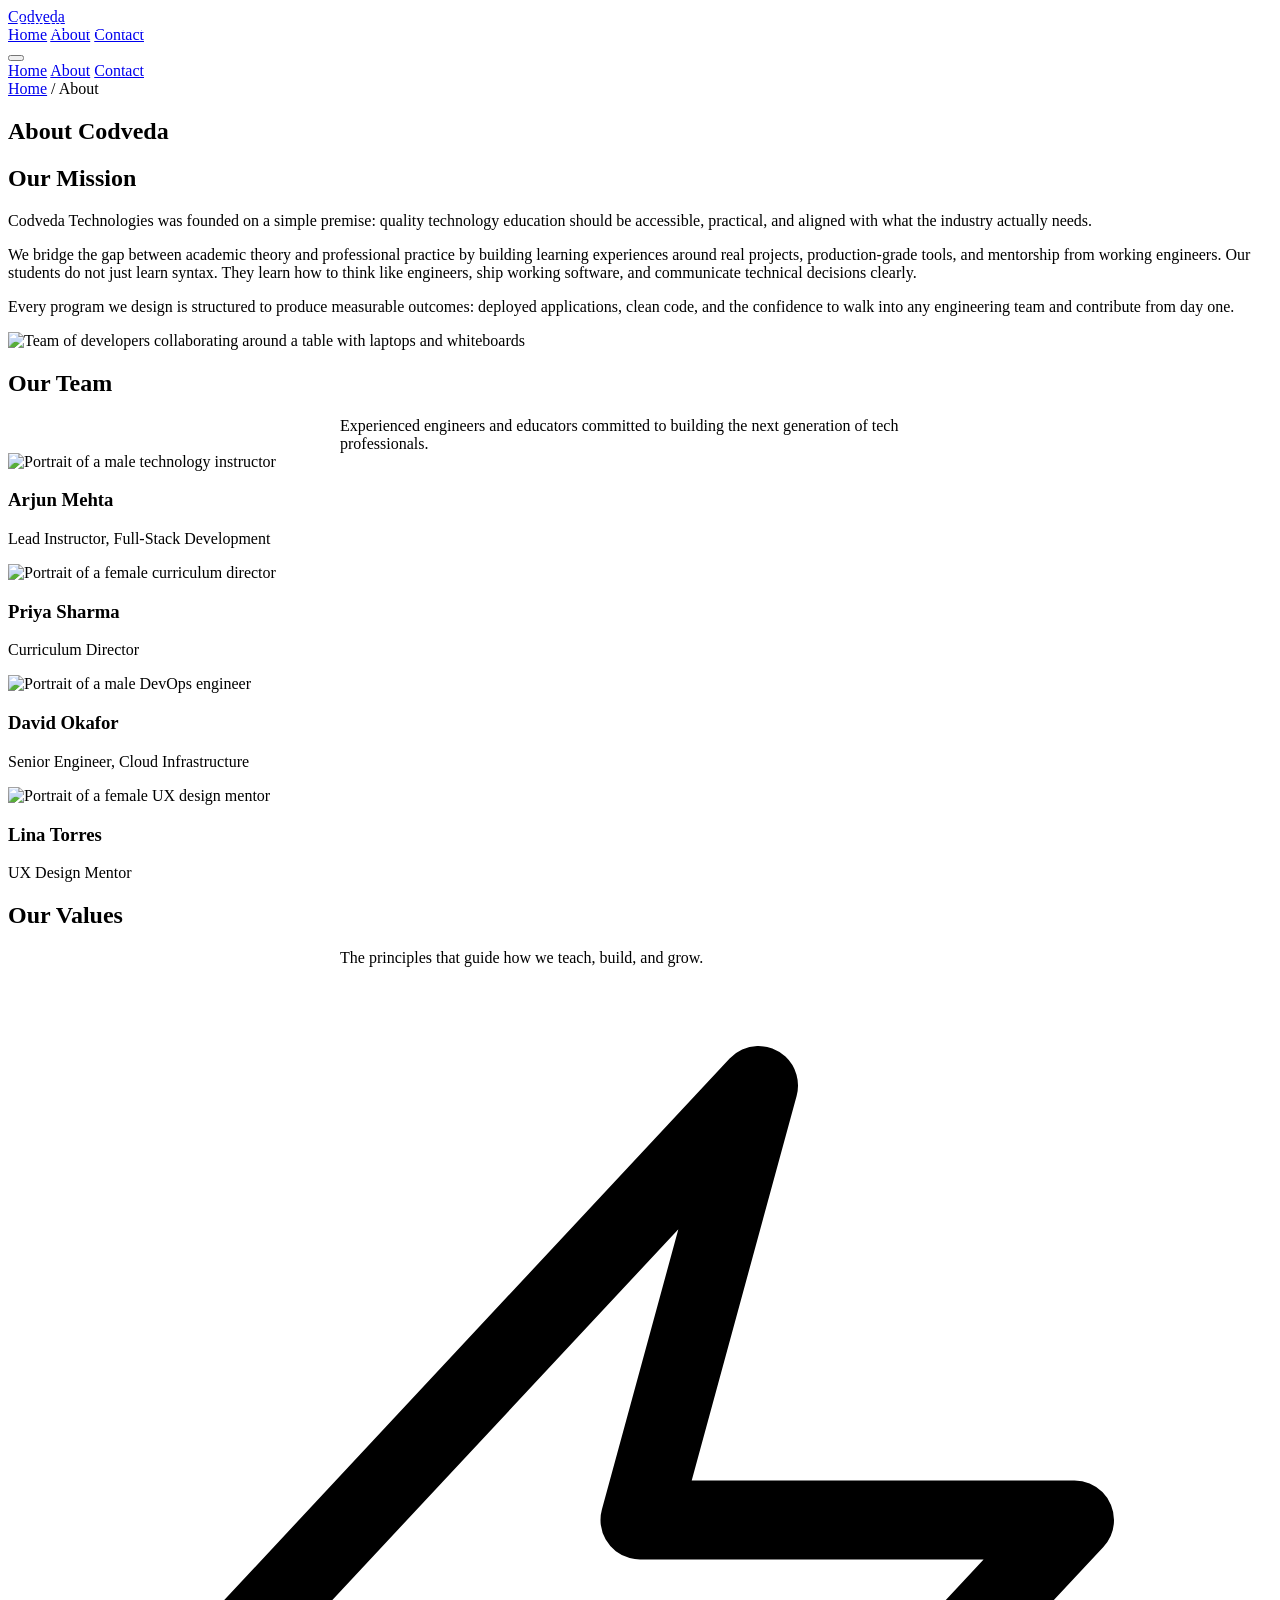
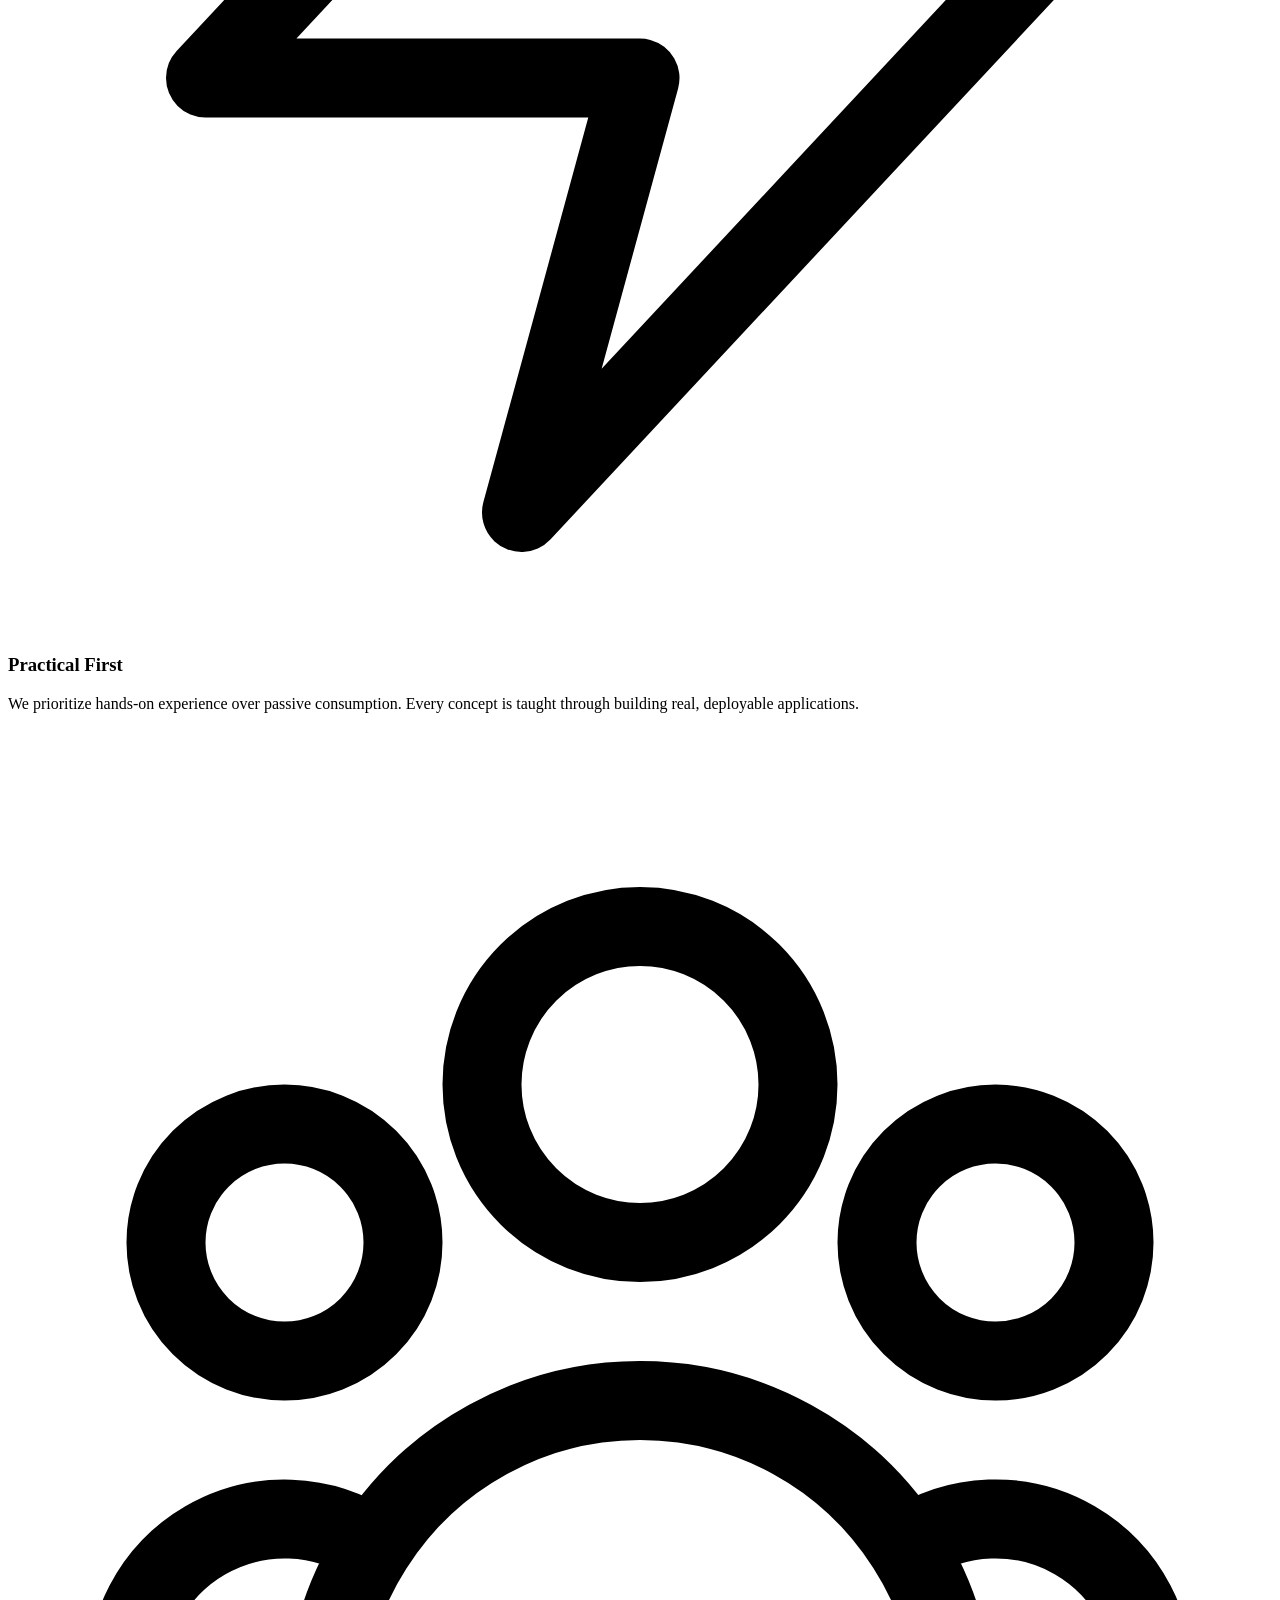
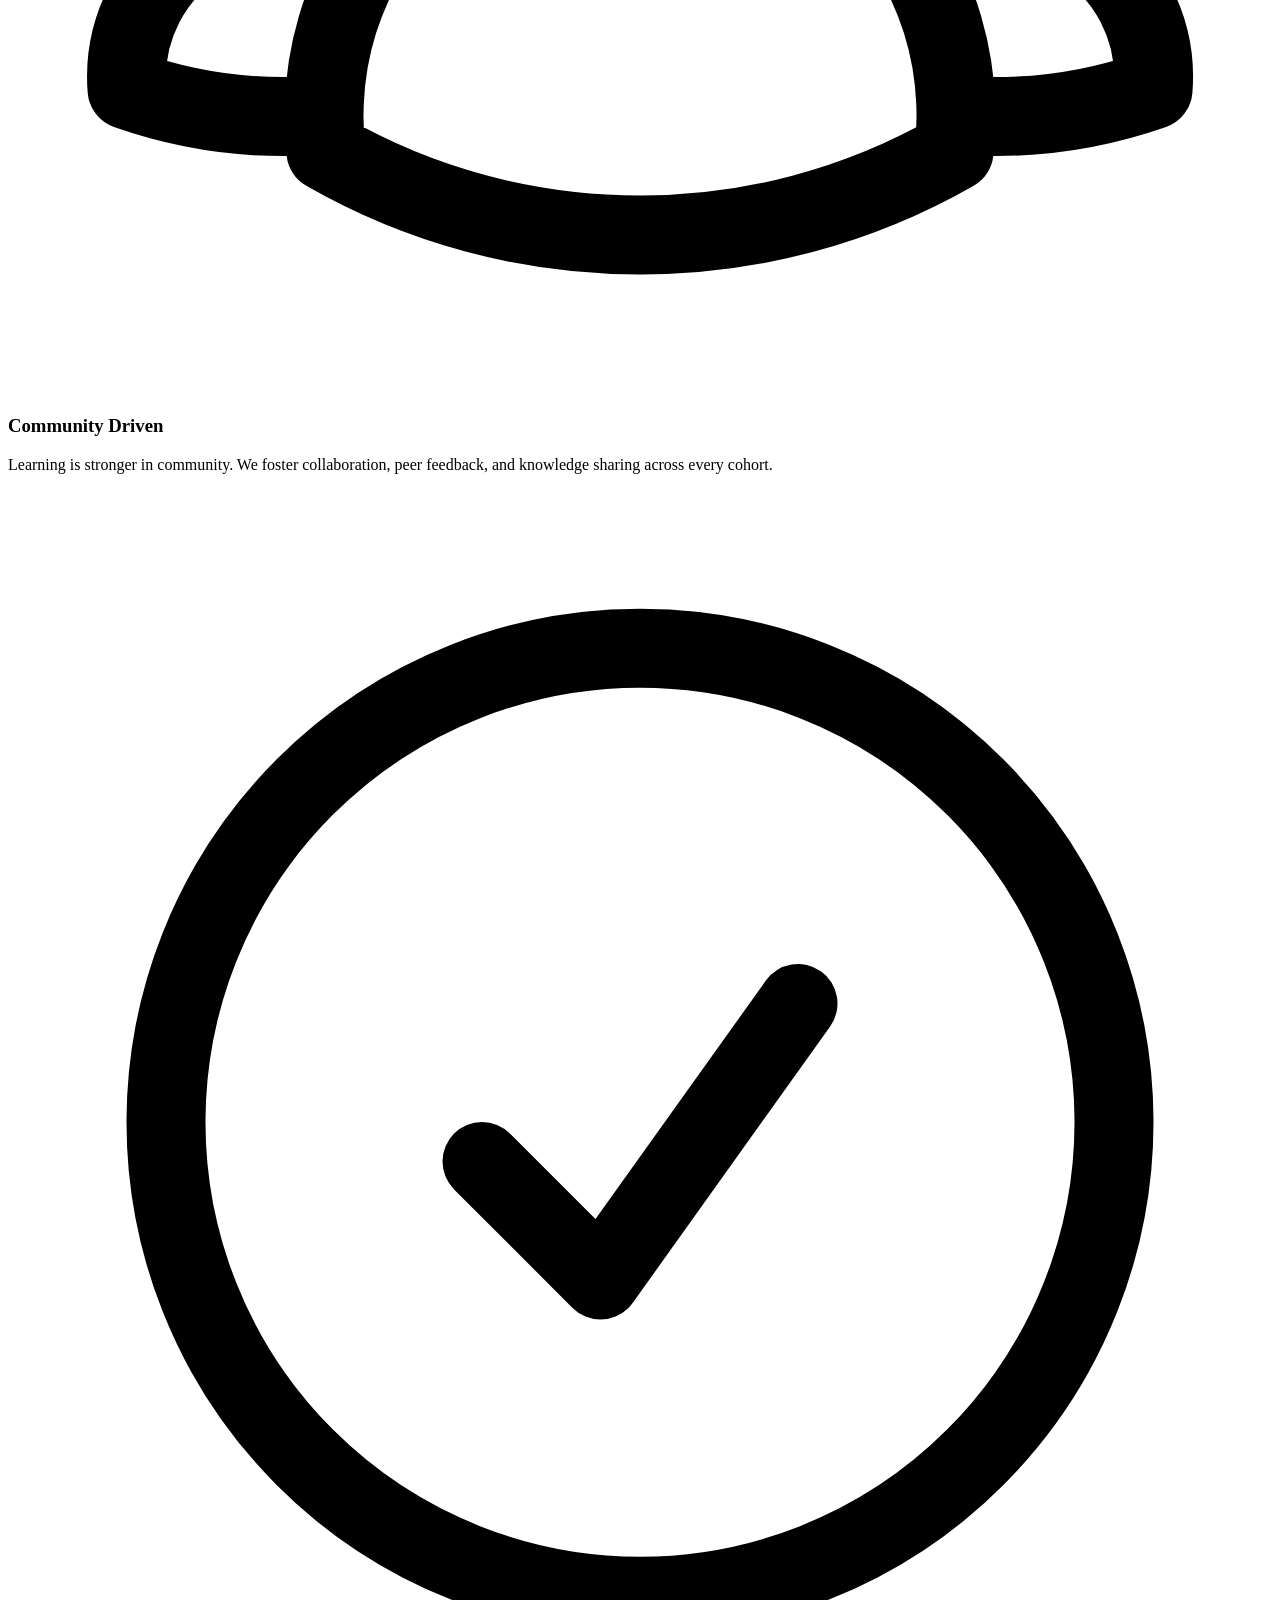
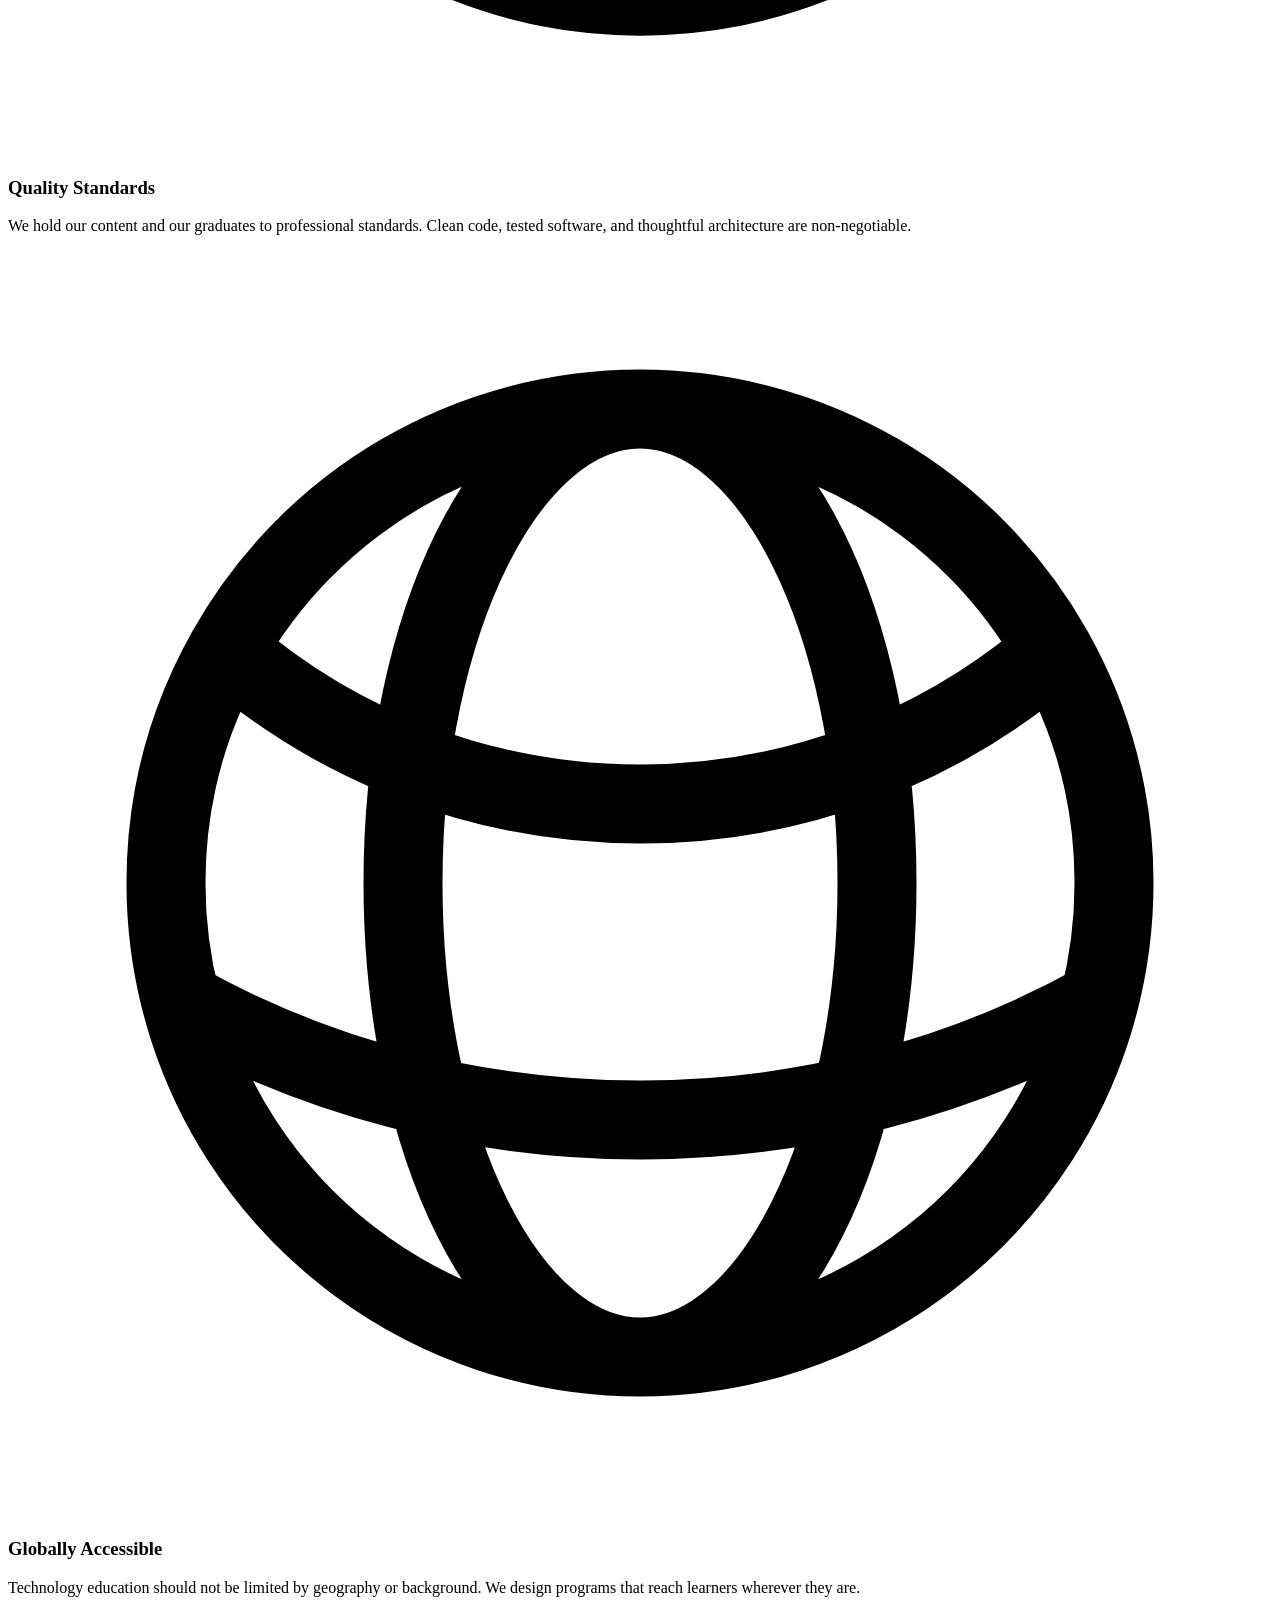
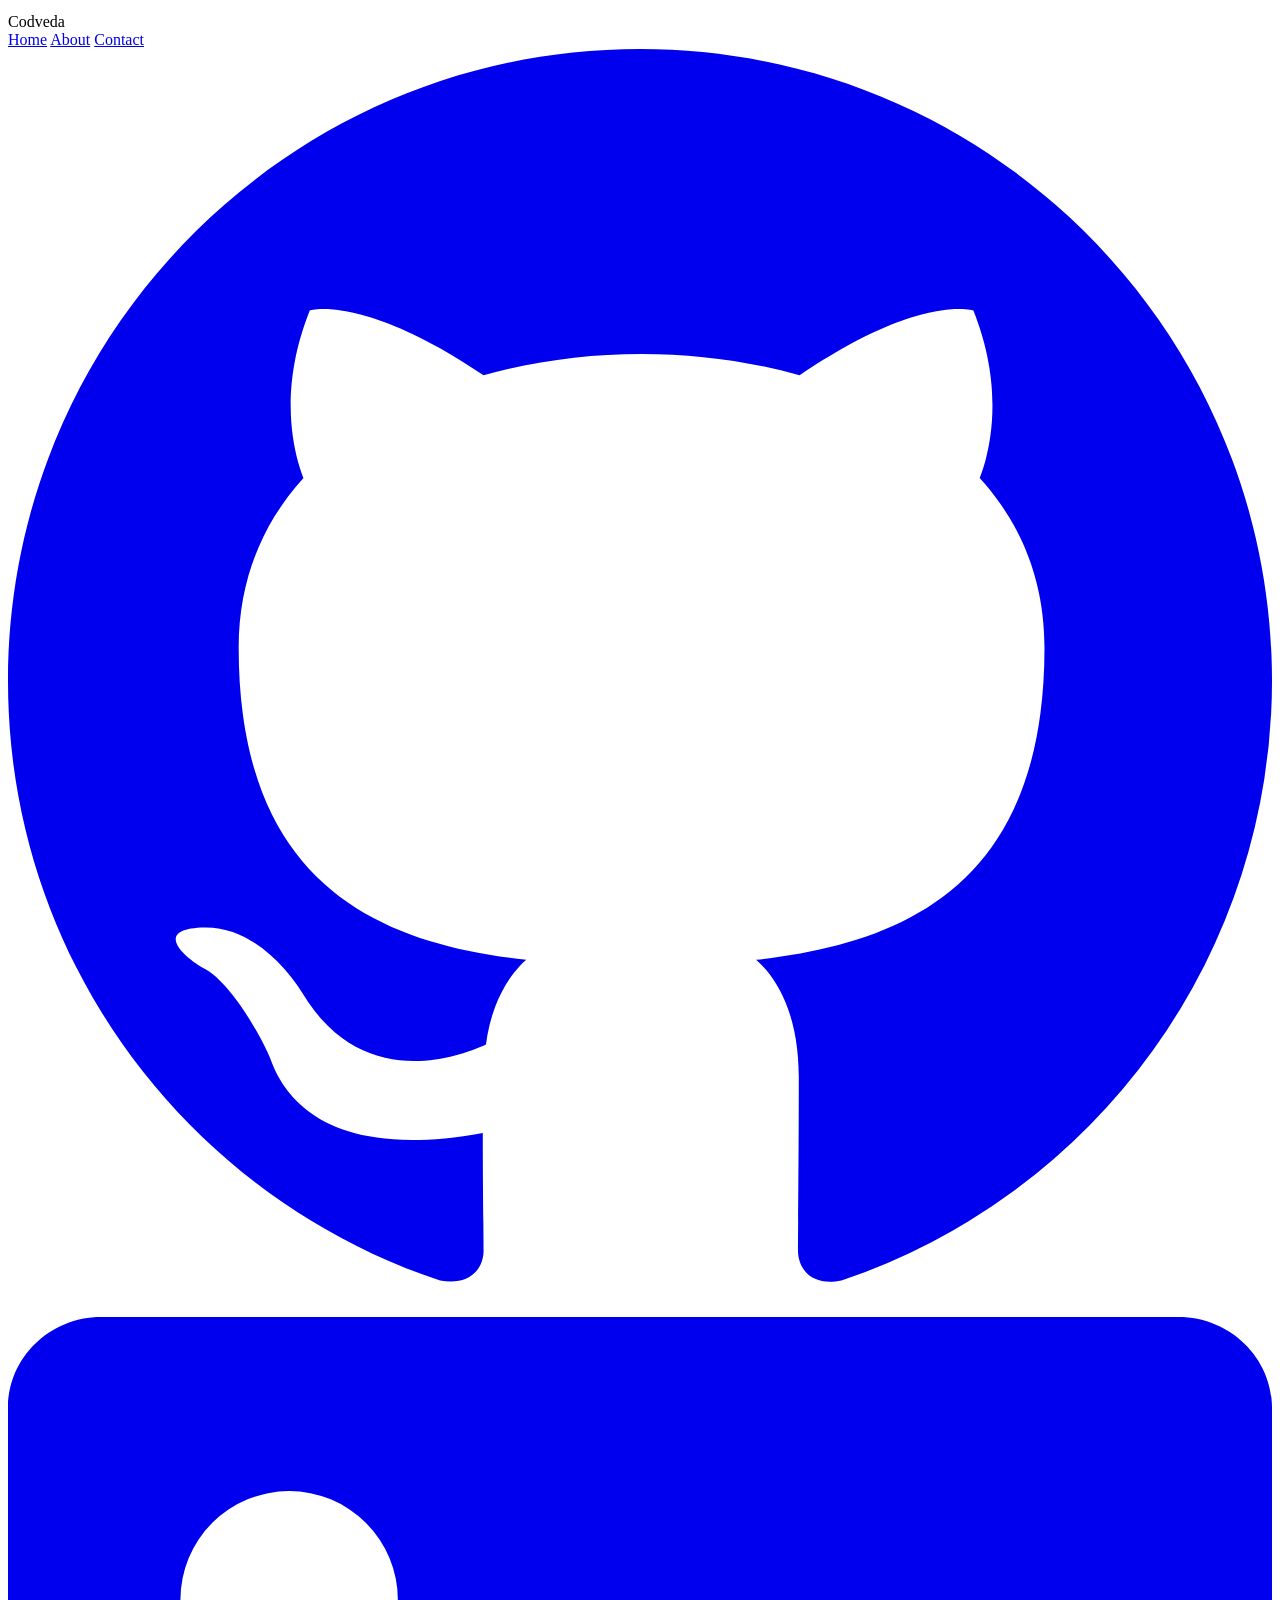
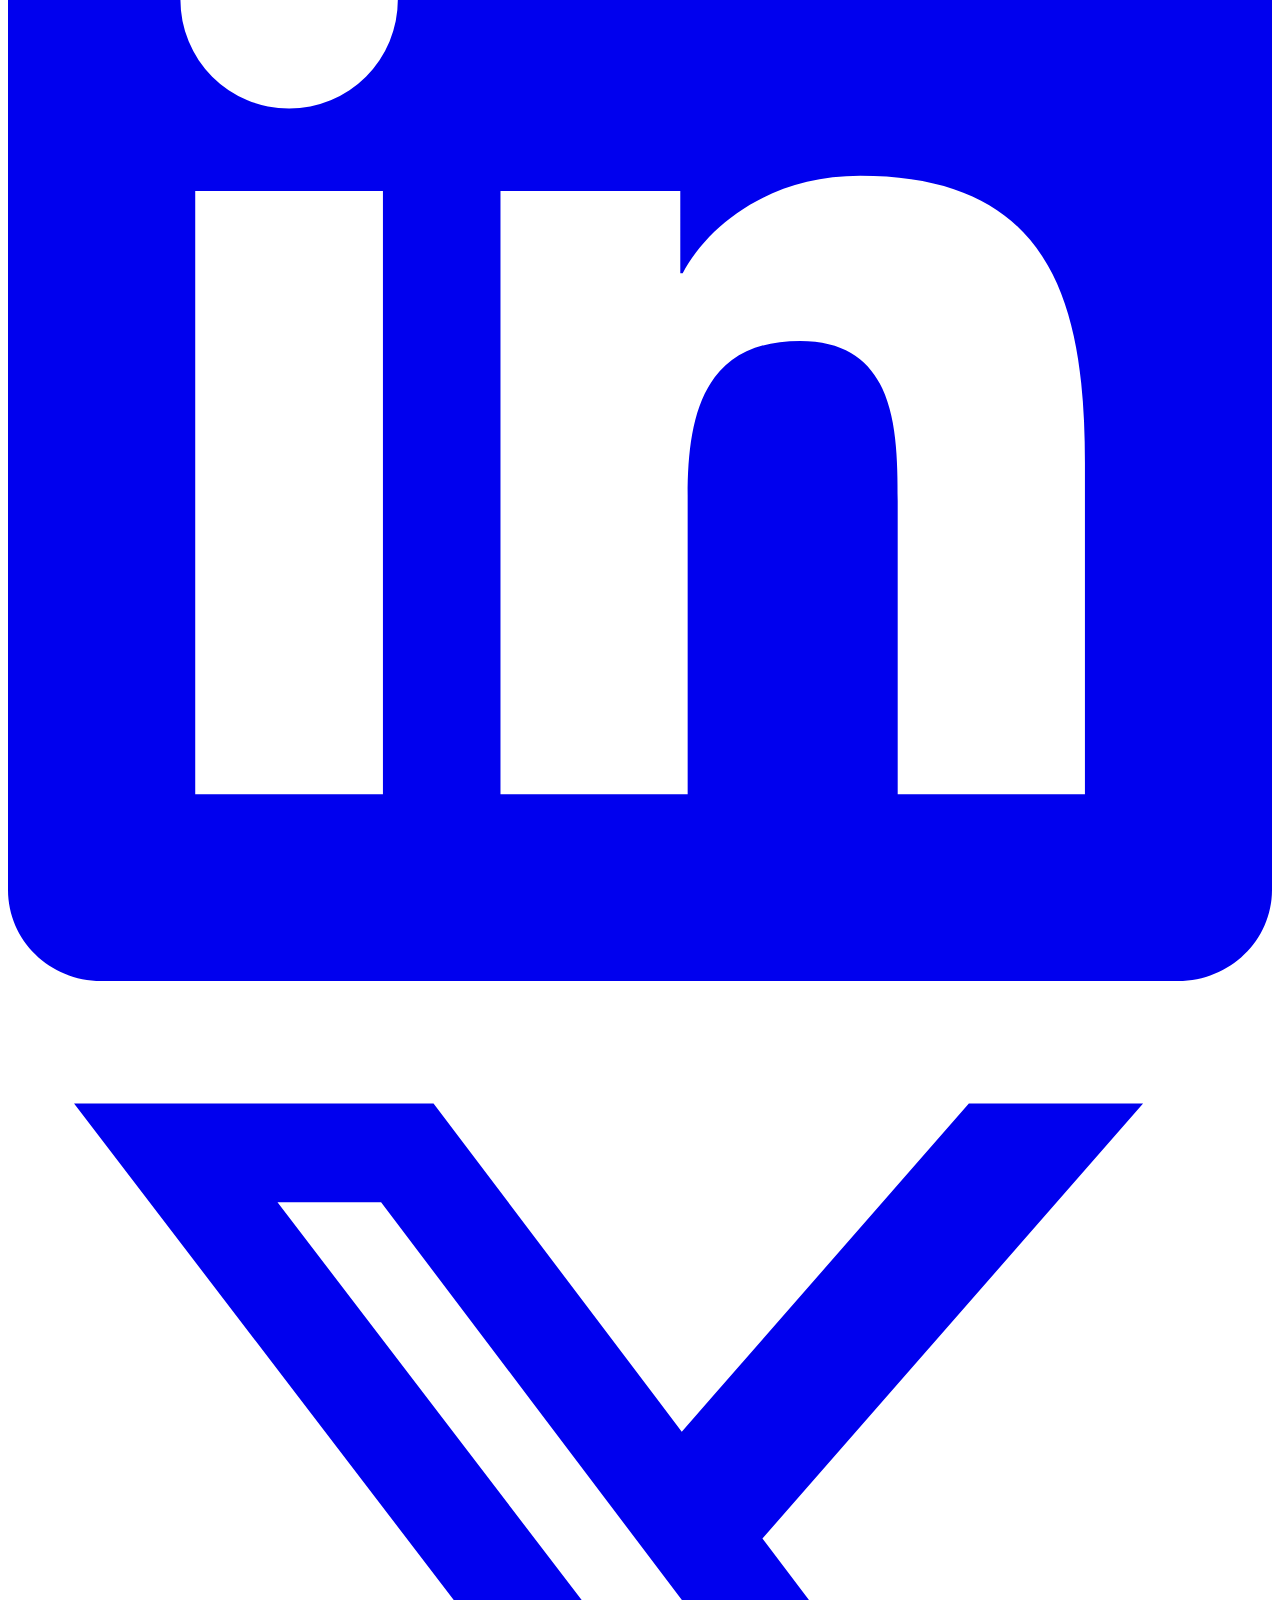
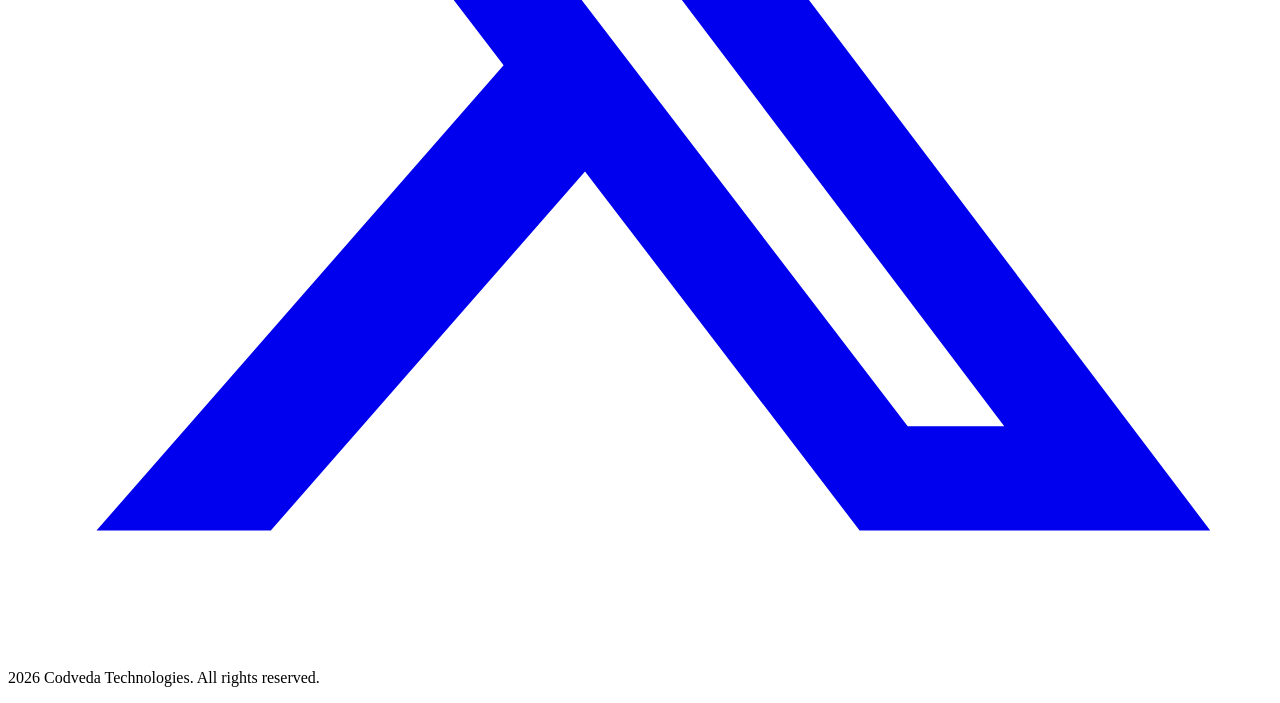
==== about.html @ 15e627ee "feat(html): build about page with mission, team, and values sections - Page hero with breadcrumb nav" ====
<!DOCTYPE html>
<html lang="en">
<head>
  <meta charset="UTF-8">
  <meta name="viewport" content="width=device-width, initial-scale=1.0">
  <meta name="description" content="Learn about Codveda Technologies, our mission to democratize tech education, our team of experienced engineers, and the values that drive our programs.">
  <title>About Us | Codveda Technologies</title>
  <link rel="preconnect" href="https://fonts.googleapis.com">
  <link rel="preconnect" href="https://fonts.gstatic.com" crossorigin>
  <link href="https://fonts.googleapis.com/css2?family=Inter:wght@400;500;600;700&display=swap" rel="stylesheet">
  <link rel="stylesheet" href="styles/styles.css">
</head>
<body>
  <a href="#main-content" class="sr-only" style="position:absolute;top:0;left:0;padding:1rem;background:var(--color-primary);color:#fff;z-index:9999;" onfocus="this.style.clip='auto';this.style.width='auto';this.style.height='auto'" onblur="this.className='sr-only'">Skip to main content</a>

  <header class="site-header" role="banner">
    <div class="container nav-container">
      <a href="index.html" class="nav-logo" aria-label="Codveda Technologies home">Cod<span>veda</span></a>
      <nav class="nav-links" role="navigation" aria-label="Main navigation">
        <a href="index.html">Home</a>
        <a href="about.html" class="active">About</a>
        <a href="contact.html">Contact</a>
      </nav>
      <button class="hamburger" id="hamburger" aria-label="Open navigation menu" aria-expanded="false" aria-controls="mobile-menu">
        <span></span><span></span><span></span>
      </button>
    </div>
    <div class="mobile-overlay" id="mobile-overlay"></div>
    <nav class="mobile-menu" id="mobile-menu" role="navigation" aria-label="Mobile navigation">
      <a href="index.html">Home</a>
      <a href="about.html" class="active">About</a>
      <a href="contact.html">Contact</a>
    </nav>
  </header>

  <main id="main-content">
    <!-- Page Hero -->
    <section class="page-hero">
      <div class="container">
        <nav class="breadcrumb" aria-label="Breadcrumb">
          <a href="index.html">Home</a>
          <span class="separator" aria-hidden="true">/</span>
          <span class="current" aria-current="page">About</span>
        </nav>
        <h1>About Codveda</h1>
      </div>
    </section>

    <!-- Mission Section -->
    <section class="section" aria-labelledby="mission-heading">
      <div class="container">
        <h2 id="mission-heading">Our Mission</h2>
        <div class="about-content">
          <div class="about-text">
            <p>Codveda Technologies was founded on a simple premise: quality technology education should be accessible, practical, and aligned with what the industry actually needs.</p>
            <p>We bridge the gap between academic theory and professional practice by building learning experiences around real projects, production-grade tools, and mentorship from working engineers. Our students do not just learn syntax. They learn how to think like engineers, ship working software, and communicate technical decisions clearly.</p>
            <p>Every program we design is structured to produce measurable outcomes: deployed applications, clean code, and the confidence to walk into any engineering team and contribute from day one.</p>
          </div>
          <img
            src="https://images.unsplash.com/photo-1522071820081-009f0129c71c?w=600&h=400&fit=crop&q=80"
            alt="Team of developers collaborating around a table with laptops and whiteboards"
            loading="lazy"
          >
        </div>
      </div>
    </section>

    <!-- Team Section -->
    <section class="section section-alt" aria-labelledby="team-heading">
      <div class="container">
        <h2 id="team-heading" class="text-center">Our Team</h2>
        <p class="text-center text-muted" style="max-width:600px;margin:0.75rem auto 0;">Experienced engineers and educators committed to building the next generation of tech professionals.</p>

        <div class="team-grid">
          <div class="team-card">
            <img
              src="https://images.unsplash.com/photo-1507003211169-0a1dd7228f2d?w=160&h=160&fit=crop&q=80"
              alt="Portrait of a male technology instructor"
              loading="lazy"
            >
            <h3>Arjun Mehta</h3>
            <p>Lead Instructor, Full-Stack Development</p>
          </div>

          <div class="team-card">
            <img
              src="https://images.unsplash.com/photo-1573497019940-1c28c88b4f3e?w=160&h=160&fit=crop&q=80"
              alt="Portrait of a female curriculum director"
              loading="lazy"
            >
            <h3>Priya Sharma</h3>
            <p>Curriculum Director</p>
          </div>

          <div class="team-card">
            <img
              src="https://images.unsplash.com/photo-1506794778202-cad84cf45f1d?w=160&h=160&fit=crop&q=80"
              alt="Portrait of a male DevOps engineer"
              loading="lazy"
            >
            <h3>David Okafor</h3>
            <p>Senior Engineer, Cloud Infrastructure</p>
          </div>

          <div class="team-card">
            <img
              src="https://images.unsplash.com/photo-1580489944761-15a19d654956?w=160&h=160&fit=crop&q=80"
              alt="Portrait of a female UX design mentor"
              loading="lazy"
            >
            <h3>Lina Torres</h3>
            <p>UX Design Mentor</p>
          </div>
        </div>
      </div>
    </section>

    <!-- Values Section -->
    <section class="section" aria-labelledby="values-heading">
      <div class="container">
        <h2 id="values-heading" class="text-center">Our Values</h2>
        <p class="text-center text-muted" style="max-width:600px;margin:0.75rem auto 0;">The principles that guide how we teach, build, and grow.</p>

        <div class="values-grid">
          <div class="value-card">
            <div class="value-icon">
              <svg xmlns="http://www.w3.org/2000/svg" fill="none" viewBox="0 0 24 24" stroke-width="1.5" stroke="currentColor">
                <path stroke-linecap="round" stroke-linejoin="round" d="M3.75 13.5l10.5-11.25L12 10.5h8.25L9.75 21.75 12 13.5H3.75z"/>
              </svg>
            </div>
            <div>
              <h3>Practical First</h3>
              <p>We prioritize hands-on experience over passive consumption. Every concept is taught through building real, deployable applications.</p>
            </div>
          </div>

          <div class="value-card">
            <div class="value-icon">
              <svg xmlns="http://www.w3.org/2000/svg" fill="none" viewBox="0 0 24 24" stroke-width="1.5" stroke="currentColor">
                <path stroke-linecap="round" stroke-linejoin="round" d="M18 18.72a9.094 9.094 0 003.741-.479 3 3 0 00-4.682-2.72m.94 3.198l.001.031c0 .225-.012.447-.037.666A11.944 11.944 0 0112 21c-2.17 0-4.207-.576-5.963-1.584A6.062 6.062 0 016 18.719m12 0a5.971 5.971 0 00-.941-3.197m0 0A5.995 5.995 0 0012 12.75a5.995 5.995 0 00-5.058 2.772m0 0a3 3 0 00-4.681 2.72 8.986 8.986 0 003.74.477m.94-3.197a5.971 5.971 0 00-.94 3.197M15 6.75a3 3 0 11-6 0 3 3 0 016 0zm6 3a2.25 2.25 0 11-4.5 0 2.25 2.25 0 014.5 0zm-13.5 0a2.25 2.25 0 11-4.5 0 2.25 2.25 0 014.5 0z"/>
              </svg>
            </div>
            <div>
              <h3>Community Driven</h3>
              <p>Learning is stronger in community. We foster collaboration, peer feedback, and knowledge sharing across every cohort.</p>
            </div>
          </div>

          <div class="value-card">
            <div class="value-icon">
              <svg xmlns="http://www.w3.org/2000/svg" fill="none" viewBox="0 0 24 24" stroke-width="1.5" stroke="currentColor">
                <path stroke-linecap="round" stroke-linejoin="round" d="M9 12.75L11.25 15 15 9.75M21 12a9 9 0 11-18 0 9 9 0 0118 0z"/>
              </svg>
            </div>
            <div>
              <h3>Quality Standards</h3>
              <p>We hold our content and our graduates to professional standards. Clean code, tested software, and thoughtful architecture are non-negotiable.</p>
            </div>
          </div>

          <div class="value-card">
            <div class="value-icon">
              <svg xmlns="http://www.w3.org/2000/svg" fill="none" viewBox="0 0 24 24" stroke-width="1.5" stroke="currentColor">
                <path stroke-linecap="round" stroke-linejoin="round" d="M12 21a9.004 9.004 0 008.716-6.747M12 21a9.004 9.004 0 01-8.716-6.747M12 21c2.485 0 4.5-4.03 4.5-9S14.485 3 12 3m0 18c-2.485 0-4.5-4.03-4.5-9S9.515 3 12 3m0 0a8.997 8.997 0 017.843 4.582M12 3a8.997 8.997 0 00-7.843 4.582m15.686 0A11.953 11.953 0 0112 10.5c-2.998 0-5.74-1.1-7.843-2.918m15.686 0A8.959 8.959 0 0121 12c0 .778-.099 1.533-.284 2.253m0 0A17.919 17.919 0 0112 16.5c-3.162 0-6.133-.815-8.716-2.247m0 0A9.015 9.015 0 013 12c0-1.605.42-3.113 1.157-4.418"/>
              </svg>
            </div>
            <div>
              <h3>Globally Accessible</h3>
              <p>Technology education should not be limited by geography or background. We design programs that reach learners wherever they are.</p>
            </div>
          </div>
        </div>
      </div>
    </section>
  </main>

  <footer class="site-footer" role="contentinfo">
    <div class="container">
      <div class="footer-content">
        <div class="footer-logo">Cod<span>veda</span></div>
        <nav class="footer-links" aria-label="Footer navigation">
          <a href="index.html">Home</a>
          <a href="about.html">About</a>
          <a href="contact.html">Contact</a>
        </nav>
        <div class="footer-social">
          <a href="https://github.com" aria-label="GitHub" target="_blank" rel="noopener noreferrer">
            <svg xmlns="http://www.w3.org/2000/svg" viewBox="0 0 24 24" fill="currentColor"><path d="M12 0C5.37 0 0 5.37 0 12c0 5.31 3.435 9.795 8.205 11.385.6.105.825-.255.825-.57 0-.285-.015-1.23-.015-2.235-3.015.555-3.795-.735-4.035-1.41-.135-.345-.72-1.41-1.23-1.695-.42-.225-1.02-.78-.015-.795.945-.015 1.62.87 1.845 1.23 1.08 1.815 2.805 1.305 3.495.99.105-.78.42-1.305.765-1.605-2.67-.3-5.46-1.335-5.46-5.925 0-1.305.465-2.385 1.23-3.225-.12-.3-.54-1.53.12-3.18 0 0 1.005-.315 3.3 1.23.96-.27 1.98-.405 3-.405s2.04.135 3 .405c2.295-1.56 3.3-1.23 3.3-1.23.66 1.65.24 2.88.12 3.18.765.84 1.23 1.905 1.23 3.225 0 4.605-2.805 5.625-5.475 5.925.435.375.81 1.095.81 2.22 0 1.605-.015 2.895-.015 3.3 0 .315.225.69.825.57A12.02 12.02 0 0024 12c0-6.63-5.37-12-12-12z"/></svg>
          </a>
          <a href="https://linkedin.com" aria-label="LinkedIn" target="_blank" rel="noopener noreferrer">
            <svg xmlns="http://www.w3.org/2000/svg" viewBox="0 0 24 24" fill="currentColor"><path d="M20.447 20.452h-3.554v-5.569c0-1.328-.027-3.037-1.852-3.037-1.853 0-2.136 1.445-2.136 2.939v5.667H9.351V9h3.414v1.561h.046c.477-.9 1.637-1.85 3.37-1.85 3.601 0 4.267 2.37 4.267 5.455v6.286zM5.337 7.433a2.062 2.062 0 01-2.063-2.065 2.064 2.064 0 112.063 2.065zm1.782 13.019H3.555V9h3.564v11.452zM22.225 0H1.771C.792 0 0 .774 0 1.729v20.542C0 23.227.792 24 1.771 24h20.451C23.2 24 24 23.227 24 22.271V1.729C24 .774 23.2 0 22.222 0h.003z"/></svg>
          </a>
          <a href="https://twitter.com" aria-label="X (formerly Twitter)" target="_blank" rel="noopener noreferrer">
            <svg xmlns="http://www.w3.org/2000/svg" viewBox="0 0 24 24" fill="currentColor"><path d="M18.244 2.25h3.308l-7.227 8.26 8.502 11.24H16.17l-5.214-6.817L4.99 21.75H1.68l7.73-8.835L1.254 2.25H8.08l4.713 6.231zm-1.161 17.52h1.833L7.084 4.126H5.117z"/></svg>
          </a>
        </div>
      </div>
      <div class="footer-bottom">
        <p>2026 Codveda Technologies. All rights reserved.</p>
      </div>
    </div>
  </footer>

  <script src="scripts/navigation.js"></script>
</body>
</html>
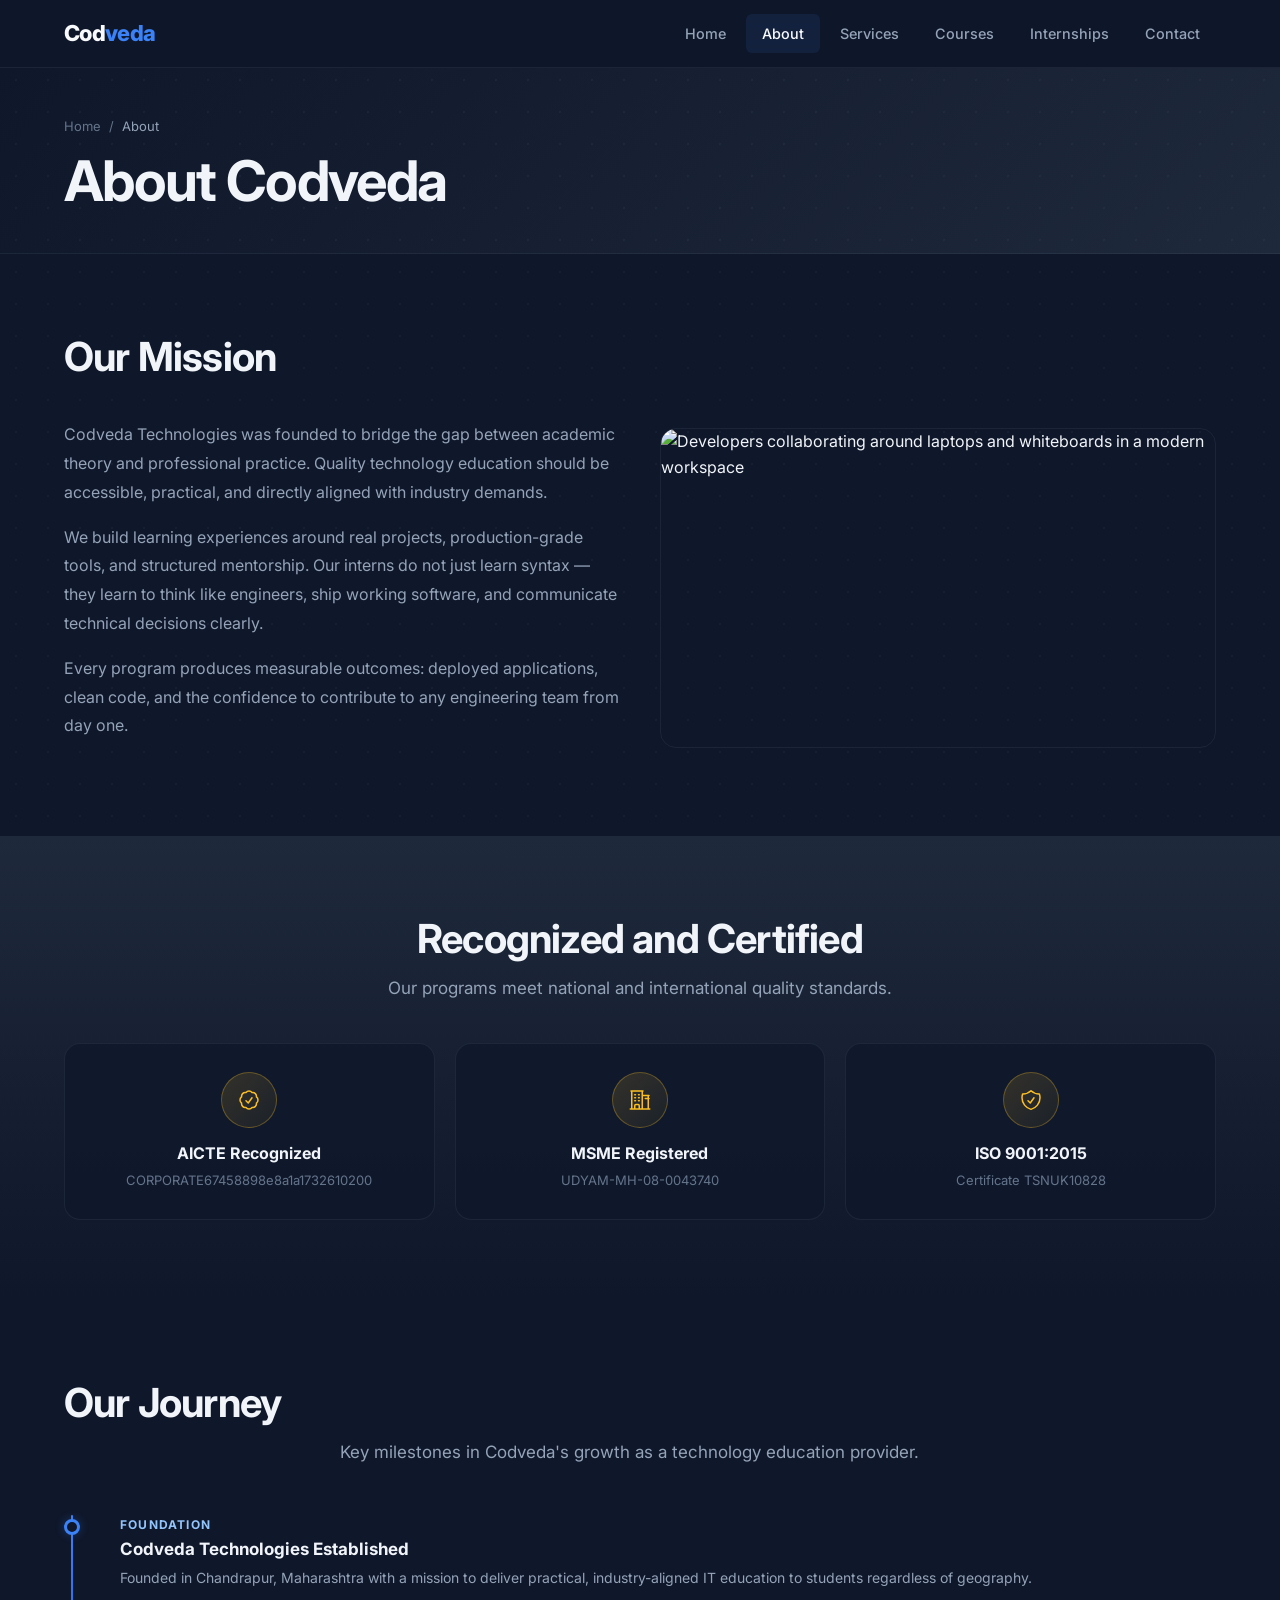
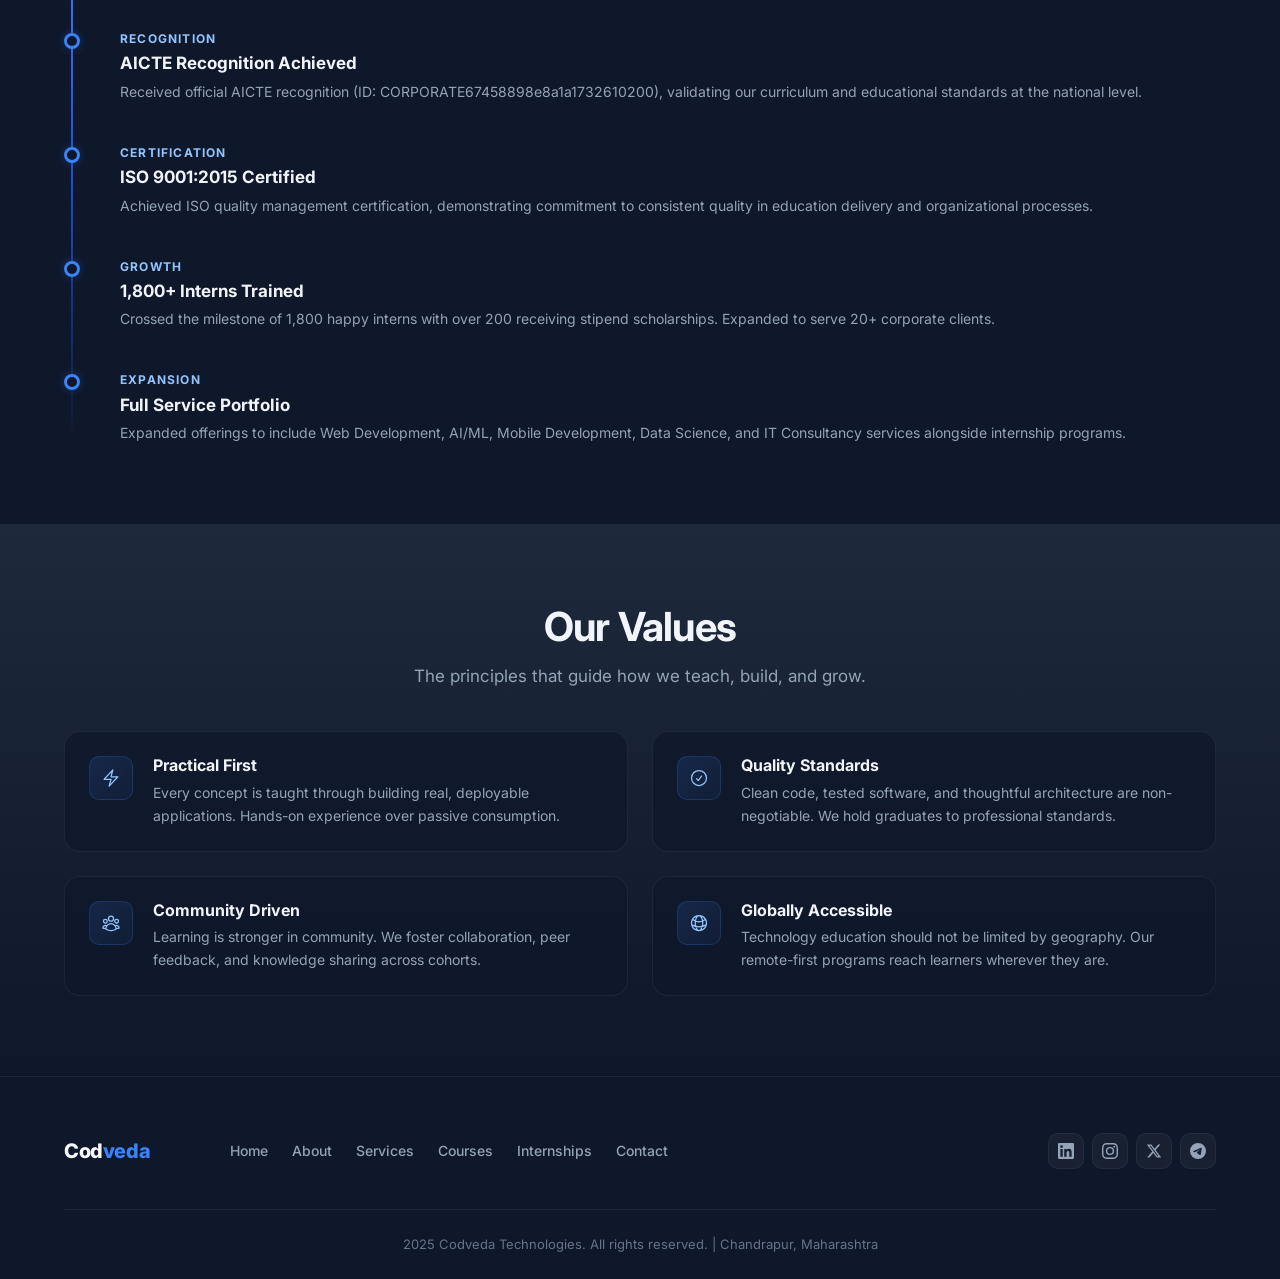
==== commit 98dce3ff: "feat(pages): rewrite about.html removing all fake data, adding certifications and timeline - Remove " ====
--- a/about.html
+++ b/about.html
@@ -3,15 +3,16 @@
 <head>
   <meta charset="UTF-8">
   <meta name="viewport" content="width=device-width, initial-scale=1.0">
-  <meta name="description" content="Learn about Codveda Technologies, our mission to democratize tech education, our team of experienced engineers, and the values that drive our programs.">
+  <meta name="description" content="Learn about Codveda Technologies — AICTE recognized, MSME registered, ISO 9001:2015 certified. Building industry-ready tech professionals since inception.">
   <title>About Us | Codveda Technologies</title>
+  <link rel="icon" type="image/svg+xml" href="data:image/svg+xml,%3Csvg xmlns='http://www.w3.org/2000/svg' viewBox='0 0 32 32'%3E%3Crect width='32' height='32' rx='8' fill='%230f172a'/%3E%3Ctext x='6' y='24' font-family='Inter,system-ui,sans-serif' font-size='22' font-weight='800' fill='%233b82f6'%3EC%3C/text%3E%3C/svg%3E">
   <link rel="preconnect" href="https://fonts.googleapis.com">
   <link rel="preconnect" href="https://fonts.gstatic.com" crossorigin>
-  <link href="https://fonts.googleapis.com/css2?family=Inter:wght@400;500;600;700&display=swap" rel="stylesheet">
+  <link href="https://fonts.googleapis.com/css2?family=Inter:wght@400;500;600;700;800&display=swap" rel="stylesheet">
   <link rel="stylesheet" href="styles/styles.css">
 </head>
 <body>
-  <a href="#main-content" class="sr-only" style="position:absolute;top:0;left:0;padding:1rem;background:var(--color-primary);color:#fff;z-index:9999;" onfocus="this.style.clip='auto';this.style.width='auto';this.style.height='auto'" onblur="this.className='sr-only'">Skip to main content</a>
+  <a href="#main-content" class="sr-only">Skip to main content</a>
 
   <header class="site-header" role="banner">
     <div class="container nav-container">
@@ -19,6 +20,9 @@
       <nav class="nav-links" role="navigation" aria-label="Main navigation">
         <a href="index.html">Home</a>
         <a href="about.html" class="active">About</a>
+        <a href="services.html">Services</a>
+        <a href="courses.html">Courses</a>
+        <a href="internships.html">Internships</a>
         <a href="contact.html">Contact</a>
       </nav>
       <button class="hamburger" id="hamburger" aria-label="Open navigation menu" aria-expanded="false" aria-controls="mobile-menu">
@@ -29,12 +33,14 @@
     <nav class="mobile-menu" id="mobile-menu" role="navigation" aria-label="Mobile navigation">
       <a href="index.html">Home</a>
       <a href="about.html" class="active">About</a>
+      <a href="services.html">Services</a>
+      <a href="courses.html">Courses</a>
+      <a href="internships.html">Internships</a>
       <a href="contact.html">Contact</a>
     </nav>
   </header>
 
   <main id="main-content">
-    <!-- Page Hero -->
     <section class="page-hero">
       <div class="container">
         <nav class="breadcrumb" aria-label="Breadcrumb">
@@ -49,80 +55,106 @@
     <!-- Mission Section -->
     <section class="section" aria-labelledby="mission-heading">
       <div class="container">
-        <h2 id="mission-heading">Our Mission</h2>
+        <h2 id="mission-heading" class="reveal">Our Mission</h2>
         <div class="about-content">
-          <div class="about-text">
-            <p>Codveda Technologies was founded on a simple premise: quality technology education should be accessible, practical, and aligned with what the industry actually needs.</p>
-            <p>We bridge the gap between academic theory and professional practice by building learning experiences around real projects, production-grade tools, and mentorship from working engineers. Our students do not just learn syntax. They learn how to think like engineers, ship working software, and communicate technical decisions clearly.</p>
-            <p>Every program we design is structured to produce measurable outcomes: deployed applications, clean code, and the confidence to walk into any engineering team and contribute from day one.</p>
-          </div>
-          <img
-            src="https://images.unsplash.com/photo-1522071820081-009f0129c71c?w=600&h=400&fit=crop&q=80"
-            alt="Team of developers collaborating around a table with laptops and whiteboards"
-            loading="lazy"
-          >
-        </div>
-      </div>
-    </section>
-
-    <!-- Team Section -->
-    <section class="section section-alt" aria-labelledby="team-heading">
-      <div class="container">
-        <h2 id="team-heading" class="text-center">Our Team</h2>
-        <p class="text-center text-muted" style="max-width:600px;margin:0.75rem auto 0;">Experienced engineers and educators committed to building the next generation of tech professionals.</p>
-
-        <div class="team-grid">
-          <div class="team-card">
-            <img
-              src="https://images.unsplash.com/photo-1507003211169-0a1dd7228f2d?w=160&h=160&fit=crop&q=80"
-              alt="Portrait of a male technology instructor"
-              loading="lazy"
-            >
-            <h3>Arjun Mehta</h3>
-            <p>Lead Instructor, Full-Stack Development</p>
-          </div>
-
-          <div class="team-card">
-            <img
-              src="https://images.unsplash.com/photo-1573497019940-1c28c88b4f3e?w=160&h=160&fit=crop&q=80"
-              alt="Portrait of a female curriculum director"
-              loading="lazy"
-            >
-            <h3>Priya Sharma</h3>
-            <p>Curriculum Director</p>
-          </div>
-
-          <div class="team-card">
-            <img
-              src="https://images.unsplash.com/photo-1506794778202-cad84cf45f1d?w=160&h=160&fit=crop&q=80"
-              alt="Portrait of a male DevOps engineer"
-              loading="lazy"
-            >
-            <h3>David Okafor</h3>
-            <p>Senior Engineer, Cloud Infrastructure</p>
-          </div>
-
-          <div class="team-card">
-            <img
-              src="https://images.unsplash.com/photo-1580489944761-15a19d654956?w=160&h=160&fit=crop&q=80"
-              alt="Portrait of a female UX design mentor"
-              loading="lazy"
-            >
-            <h3>Lina Torres</h3>
-            <p>UX Design Mentor</p>
+          <div class="about-text reveal">
+            <p>Codveda Technologies was founded to bridge the gap between academic theory and professional practice. Quality technology education should be accessible, practical, and directly aligned with industry demands.</p>
+            <p>We build learning experiences around real projects, production-grade tools, and structured mentorship. Our interns do not just learn syntax — they learn to think like engineers, ship working software, and communicate technical decisions clearly.</p>
+            <p>Every program produces measurable outcomes: deployed applications, clean code, and the confidence to contribute to any engineering team from day one.</p>
+          </div>
+          <img src="https://images.unsplash.com/photo-1522071820081-009f0129c71c?w=600&h=400&fit=crop&q=80" alt="Developers collaborating around laptops and whiteboards in a modern workspace" loading="lazy">
+        </div>
+      </div>
+    </section>
+
+    <!-- Certifications -->
+    <section class="section section-alt" aria-labelledby="certs-heading">
+      <div class="container">
+        <h2 id="certs-heading" class="text-center reveal">Recognized and Certified</h2>
+        <p class="section-subtitle text-center reveal reveal-delay-1">Our programs meet national and international quality standards.</p>
+
+        <div class="certs-grid">
+          <div class="cert-card reveal reveal-delay-1">
+            <div class="cert-badge">
+              <svg xmlns="http://www.w3.org/2000/svg" fill="none" viewBox="0 0 24 24" stroke-width="1.5" stroke="currentColor">
+                <path stroke-linecap="round" stroke-linejoin="round" d="M9 12.75L11.25 15 15 9.75M21 12c0 1.268-.63 2.39-1.593 3.068a3.745 3.745 0 01-1.043 3.296 3.745 3.745 0 01-3.296 1.043A3.745 3.745 0 0112 21c-1.268 0-2.39-.63-3.068-1.593a3.746 3.746 0 01-3.296-1.043 3.745 3.745 0 01-1.043-3.296A3.745 3.745 0 013 12c0-1.268.63-2.39 1.593-3.068a3.745 3.745 0 011.043-3.296 3.746 3.746 0 013.296-1.043A3.746 3.746 0 0112 3c1.268 0 2.39.63 3.068 1.593a3.746 3.746 0 013.296 1.043 3.746 3.746 0 011.043 3.296A3.745 3.745 0 0121 12z"/>
+              </svg>
+            </div>
+            <h3>AICTE Recognized</h3>
+            <p>CORPORATE67458898e8a1a1732610200</p>
+          </div>
+
+          <div class="cert-card reveal reveal-delay-2">
+            <div class="cert-badge">
+              <svg xmlns="http://www.w3.org/2000/svg" fill="none" viewBox="0 0 24 24" stroke-width="1.5" stroke="currentColor">
+                <path stroke-linecap="round" stroke-linejoin="round" d="M2.25 21h19.5m-18-18v18m10.5-18v18m6-13.5V21M6.75 6.75h.75m-.75 3h.75m-.75 3h.75m3-6h.75m-.75 3h.75m-.75 3h.75M6.75 21v-3.375c0-.621.504-1.125 1.125-1.125h2.25c.621 0 1.125.504 1.125 1.125V21M3 3h12m-.75 4.5H21m-3.75 3H21"/>
+              </svg>
+            </div>
+            <h3>MSME Registered</h3>
+            <p>UDYAM-MH-08-0043740</p>
+          </div>
+
+          <div class="cert-card reveal reveal-delay-3">
+            <div class="cert-badge">
+              <svg xmlns="http://www.w3.org/2000/svg" fill="none" viewBox="0 0 24 24" stroke-width="1.5" stroke="currentColor">
+                <path stroke-linecap="round" stroke-linejoin="round" d="M9 12.75L11.25 15 15 9.75m-3-7.036A11.959 11.959 0 013.598 6 11.99 11.99 0 003 9.749c0 5.592 3.824 10.29 9 11.623 5.176-1.332 9-6.03 9-11.622 0-1.31-.21-2.571-.598-3.751h-.152c-3.196 0-6.1-1.248-8.25-3.285z"/>
+              </svg>
+            </div>
+            <h3>ISO 9001:2015</h3>
+            <p>Certificate TSNUK10828</p>
+          </div>
+        </div>
+      </div>
+    </section>
+
+    <!-- Timeline -->
+    <section class="section" aria-labelledby="journey-heading">
+      <div class="container">
+        <h2 id="journey-heading" class="reveal">Our Journey</h2>
+        <p class="section-subtitle reveal reveal-delay-1">Key milestones in Codveda's growth as a technology education provider.</p>
+
+        <div class="timeline">
+          <div class="timeline-item reveal">
+            <div class="timeline-year">Foundation</div>
+            <h3>Codveda Technologies Established</h3>
+            <p>Founded in Chandrapur, Maharashtra with a mission to deliver practical, industry-aligned IT education to students regardless of geography.</p>
+          </div>
+
+          <div class="timeline-item reveal reveal-delay-1">
+            <div class="timeline-year">Recognition</div>
+            <h3>AICTE Recognition Achieved</h3>
+            <p>Received official AICTE recognition (ID: CORPORATE67458898e8a1a1732610200), validating our curriculum and educational standards at the national level.</p>
+          </div>
+
+          <div class="timeline-item reveal reveal-delay-2">
+            <div class="timeline-year">Certification</div>
+            <h3>ISO 9001:2015 Certified</h3>
+            <p>Achieved ISO quality management certification, demonstrating commitment to consistent quality in education delivery and organizational processes.</p>
+          </div>
+
+          <div class="timeline-item reveal reveal-delay-3">
+            <div class="timeline-year">Growth</div>
+            <h3>1,800+ Interns Trained</h3>
+            <p>Crossed the milestone of 1,800 happy interns with over 200 receiving stipend scholarships. Expanded to serve 20+ corporate clients.</p>
+          </div>
+
+          <div class="timeline-item reveal reveal-delay-4">
+            <div class="timeline-year">Expansion</div>
+            <h3>Full Service Portfolio</h3>
+            <p>Expanded offerings to include Web Development, AI/ML, Mobile Development, Data Science, and IT Consultancy services alongside internship programs.</p>
           </div>
         </div>
       </div>
     </section>
 
     <!-- Values Section -->
-    <section class="section" aria-labelledby="values-heading">
-      <div class="container">
-        <h2 id="values-heading" class="text-center">Our Values</h2>
-        <p class="text-center text-muted" style="max-width:600px;margin:0.75rem auto 0;">The principles that guide how we teach, build, and grow.</p>
+    <section class="section section-alt" aria-labelledby="values-heading">
+      <div class="container">
+        <h2 id="values-heading" class="text-center reveal">Our Values</h2>
+        <p class="section-subtitle text-center reveal reveal-delay-1">The principles that guide how we teach, build, and grow.</p>
 
         <div class="values-grid">
-          <div class="value-card">
+          <div class="value-card reveal reveal-delay-1">
             <div class="value-icon">
               <svg xmlns="http://www.w3.org/2000/svg" fill="none" viewBox="0 0 24 24" stroke-width="1.5" stroke="currentColor">
                 <path stroke-linecap="round" stroke-linejoin="round" d="M3.75 13.5l10.5-11.25L12 10.5h8.25L9.75 21.75 12 13.5H3.75z"/>
@@ -130,11 +162,23 @@
             </div>
             <div>
               <h3>Practical First</h3>
-              <p>We prioritize hands-on experience over passive consumption. Every concept is taught through building real, deployable applications.</p>
-            </div>
-          </div>
-
-          <div class="value-card">
+              <p>Every concept is taught through building real, deployable applications. Hands-on experience over passive consumption.</p>
+            </div>
+          </div>
+
+          <div class="value-card reveal reveal-delay-2">
+            <div class="value-icon">
+              <svg xmlns="http://www.w3.org/2000/svg" fill="none" viewBox="0 0 24 24" stroke-width="1.5" stroke="currentColor">
+                <path stroke-linecap="round" stroke-linejoin="round" d="M9 12.75L11.25 15 15 9.75M21 12a9 9 0 11-18 0 9 9 0 0118 0z"/>
+              </svg>
+            </div>
+            <div>
+              <h3>Quality Standards</h3>
+              <p>Clean code, tested software, and thoughtful architecture are non-negotiable. We hold graduates to professional standards.</p>
+            </div>
+          </div>
+
+          <div class="value-card reveal reveal-delay-3">
             <div class="value-icon">
               <svg xmlns="http://www.w3.org/2000/svg" fill="none" viewBox="0 0 24 24" stroke-width="1.5" stroke="currentColor">
                 <path stroke-linecap="round" stroke-linejoin="round" d="M18 18.72a9.094 9.094 0 003.741-.479 3 3 0 00-4.682-2.72m.94 3.198l.001.031c0 .225-.012.447-.037.666A11.944 11.944 0 0112 21c-2.17 0-4.207-.576-5.963-1.584A6.062 6.062 0 016 18.719m12 0a5.971 5.971 0 00-.941-3.197m0 0A5.995 5.995 0 0012 12.75a5.995 5.995 0 00-5.058 2.772m0 0a3 3 0 00-4.681 2.72 8.986 8.986 0 003.74.477m.94-3.197a5.971 5.971 0 00-.94 3.197M15 6.75a3 3 0 11-6 0 3 3 0 016 0zm6 3a2.25 2.25 0 11-4.5 0 2.25 2.25 0 014.5 0zm-13.5 0a2.25 2.25 0 11-4.5 0 2.25 2.25 0 014.5 0z"/>
@@ -142,23 +186,11 @@
             </div>
             <div>
               <h3>Community Driven</h3>
-              <p>Learning is stronger in community. We foster collaboration, peer feedback, and knowledge sharing across every cohort.</p>
-            </div>
-          </div>
-
-          <div class="value-card">
-            <div class="value-icon">
-              <svg xmlns="http://www.w3.org/2000/svg" fill="none" viewBox="0 0 24 24" stroke-width="1.5" stroke="currentColor">
-                <path stroke-linecap="round" stroke-linejoin="round" d="M9 12.75L11.25 15 15 9.75M21 12a9 9 0 11-18 0 9 9 0 0118 0z"/>
-              </svg>
-            </div>
-            <div>
-              <h3>Quality Standards</h3>
-              <p>We hold our content and our graduates to professional standards. Clean code, tested software, and thoughtful architecture are non-negotiable.</p>
-            </div>
-          </div>
-
-          <div class="value-card">
+              <p>Learning is stronger in community. We foster collaboration, peer feedback, and knowledge sharing across cohorts.</p>
+            </div>
+          </div>
+
+          <div class="value-card reveal reveal-delay-4">
             <div class="value-icon">
               <svg xmlns="http://www.w3.org/2000/svg" fill="none" viewBox="0 0 24 24" stroke-width="1.5" stroke="currentColor">
                 <path stroke-linecap="round" stroke-linejoin="round" d="M12 21a9.004 9.004 0 008.716-6.747M12 21a9.004 9.004 0 01-8.716-6.747M12 21c2.485 0 4.5-4.03 4.5-9S14.485 3 12 3m0 18c-2.485 0-4.5-4.03-4.5-9S9.515 3 12 3m0 0a8.997 8.997 0 017.843 4.582M12 3a8.997 8.997 0 00-7.843 4.582m15.686 0A11.953 11.953 0 0112 10.5c-2.998 0-5.74-1.1-7.843-2.918m15.686 0A8.959 8.959 0 0121 12c0 .778-.099 1.533-.284 2.253m0 0A17.919 17.919 0 0112 16.5c-3.162 0-6.133-.815-8.716-2.247m0 0A9.015 9.015 0 013 12c0-1.605.42-3.113 1.157-4.418"/>
@@ -166,7 +198,7 @@
             </div>
             <div>
               <h3>Globally Accessible</h3>
-              <p>Technology education should not be limited by geography or background. We design programs that reach learners wherever they are.</p>
+              <p>Technology education should not be limited by geography. Our remote-first programs reach learners wherever they are.</p>
             </div>
           </div>
         </div>
@@ -181,26 +213,33 @@
         <nav class="footer-links" aria-label="Footer navigation">
           <a href="index.html">Home</a>
           <a href="about.html">About</a>
+          <a href="services.html">Services</a>
+          <a href="courses.html">Courses</a>
+          <a href="internships.html">Internships</a>
           <a href="contact.html">Contact</a>
         </nav>
         <div class="footer-social">
-          <a href="https://github.com" aria-label="GitHub" target="_blank" rel="noopener noreferrer">
-            <svg xmlns="http://www.w3.org/2000/svg" viewBox="0 0 24 24" fill="currentColor"><path d="M12 0C5.37 0 0 5.37 0 12c0 5.31 3.435 9.795 8.205 11.385.6.105.825-.255.825-.57 0-.285-.015-1.23-.015-2.235-3.015.555-3.795-.735-4.035-1.41-.135-.345-.72-1.41-1.23-1.695-.42-.225-1.02-.78-.015-.795.945-.015 1.62.87 1.845 1.23 1.08 1.815 2.805 1.305 3.495.99.105-.78.42-1.305.765-1.605-2.67-.3-5.46-1.335-5.46-5.925 0-1.305.465-2.385 1.23-3.225-.12-.3-.54-1.53.12-3.18 0 0 1.005-.315 3.3 1.23.96-.27 1.98-.405 3-.405s2.04.135 3 .405c2.295-1.56 3.3-1.23 3.3-1.23.66 1.65.24 2.88.12 3.18.765.84 1.23 1.905 1.23 3.225 0 4.605-2.805 5.625-5.475 5.925.435.375.81 1.095.81 2.22 0 1.605-.015 2.895-.015 3.3 0 .315.225.69.825.57A12.02 12.02 0 0024 12c0-6.63-5.37-12-12-12z"/></svg>
-          </a>
-          <a href="https://linkedin.com" aria-label="LinkedIn" target="_blank" rel="noopener noreferrer">
+          <a href="https://www.linkedin.com/company/codveda-technologies/" aria-label="LinkedIn" target="_blank" rel="noopener noreferrer">
             <svg xmlns="http://www.w3.org/2000/svg" viewBox="0 0 24 24" fill="currentColor"><path d="M20.447 20.452h-3.554v-5.569c0-1.328-.027-3.037-1.852-3.037-1.853 0-2.136 1.445-2.136 2.939v5.667H9.351V9h3.414v1.561h.046c.477-.9 1.637-1.85 3.37-1.85 3.601 0 4.267 2.37 4.267 5.455v6.286zM5.337 7.433a2.062 2.062 0 01-2.063-2.065 2.064 2.064 0 112.063 2.065zm1.782 13.019H3.555V9h3.564v11.452zM22.225 0H1.771C.792 0 0 .774 0 1.729v20.542C0 23.227.792 24 1.771 24h20.451C23.2 24 24 23.227 24 22.271V1.729C24 .774 23.2 0 22.222 0h.003z"/></svg>
           </a>
-          <a href="https://twitter.com" aria-label="X (formerly Twitter)" target="_blank" rel="noopener noreferrer">
+          <a href="https://www.instagram.com/codveda/" aria-label="Instagram" target="_blank" rel="noopener noreferrer">
+            <svg xmlns="http://www.w3.org/2000/svg" viewBox="0 0 24 24" fill="currentColor"><path d="M12 2.163c3.204 0 3.584.012 4.85.07 3.252.148 4.771 1.691 4.919 4.919.058 1.265.069 1.645.069 4.849 0 3.205-.012 3.584-.069 4.849-.149 3.225-1.664 4.771-4.919 4.919-1.266.058-1.644.07-4.85.07-3.204 0-3.584-.012-4.849-.07-3.26-.149-4.771-1.699-4.919-4.92-.058-1.265-.07-1.644-.07-4.849 0-3.204.013-3.583.07-4.849.149-3.227 1.664-4.771 4.919-4.919 1.266-.057 1.645-.069 4.849-.069zM12 0C8.741 0 8.333.014 7.053.072 2.695.272.273 2.69.073 7.052.014 8.333 0 8.741 0 12c0 3.259.014 3.668.072 4.948.2 4.358 2.618 6.78 6.98 6.98C8.333 23.986 8.741 24 12 24c3.259 0 3.668-.014 4.948-.072 4.354-.2 6.782-2.618 6.979-6.98.059-1.28.073-1.689.073-4.948 0-3.259-.014-3.667-.072-4.947-.196-4.354-2.617-6.78-6.979-6.98C15.668.014 15.259 0 12 0zm0 5.838a6.162 6.162 0 100 12.324 6.162 6.162 0 000-12.324zM12 16a4 4 0 110-8 4 4 0 010 8zm6.406-11.845a1.44 1.44 0 100 2.881 1.44 1.44 0 000-2.881z"/></svg>
+          </a>
+          <a href="https://x.com/codveda" aria-label="X (Twitter)" target="_blank" rel="noopener noreferrer">
             <svg xmlns="http://www.w3.org/2000/svg" viewBox="0 0 24 24" fill="currentColor"><path d="M18.244 2.25h3.308l-7.227 8.26 8.502 11.24H16.17l-5.214-6.817L4.99 21.75H1.68l7.73-8.835L1.254 2.25H8.08l4.713 6.231zm-1.161 17.52h1.833L7.084 4.126H5.117z"/></svg>
           </a>
+          <a href="https://t.me/codveda" aria-label="Telegram" target="_blank" rel="noopener noreferrer">
+            <svg xmlns="http://www.w3.org/2000/svg" viewBox="0 0 24 24" fill="currentColor"><path d="M11.944 0A12 12 0 000 12a12 12 0 0012 12 12 12 0 0012-12A12 12 0 0012 0a12 12 0 00-.056 0zm4.962 7.224c.1-.002.321.023.465.14a.506.506 0 01.171.325c.016.093.036.306.02.472-.18 1.898-.962 6.502-1.36 8.627-.168.9-.499 1.201-.82 1.23-.696.065-1.225-.46-1.9-.902-1.056-.693-1.653-1.124-2.678-1.8-1.185-.78-.417-1.21.258-1.91.177-.184 3.247-2.977 3.307-3.23.007-.032.014-.15-.056-.212s-.174-.041-.249-.024c-.106.024-1.793 1.14-5.061 3.345-.479.33-.913.49-1.302.48-.428-.008-1.252-.241-1.865-.44-.752-.245-1.349-.374-1.297-.789.027-.216.325-.437.893-.663 3.498-1.524 5.83-2.529 6.998-3.014 3.332-1.386 4.025-1.627 4.476-1.635z"/></svg>
+          </a>
         </div>
       </div>
       <div class="footer-bottom">
-        <p>2026 Codveda Technologies. All rights reserved.</p>
+        <p>2025 Codveda Technologies. All rights reserved. | Chandrapur, Maharashtra</p>
       </div>
     </div>
   </footer>
 
   <script src="scripts/navigation.js"></script>
+  <script src="scripts/animations.js"></script>
 </body>
 </html>
--- a/styles/styles.css
+++ b/styles/styles.css
@@ -0,0 +1,1512 @@
+/* ============================================
+   Codveda Static Site — Complete Design System
+   Diagonal gradient mesh + dot grid overlay
+   Glass-morphism cards, animated sections
+   ============================================ */
+
+/* --- CSS Custom Properties --- */
+:root {
+  --color-primary: #3b82f6;
+  --color-primary-deep: #1d4ed8;
+  --color-primary-light: #93c5fd;
+  --color-primary-glow: rgba(59, 130, 246, 0.3);
+  --color-navy: #0f172a;
+  --color-navy-mid: #1e293b;
+  --color-navy-light: #334155;
+  --color-surface: #0f172a;
+  --color-surface-elevated: rgba(30, 41, 59, 0.6);
+  --color-white: #f8fafc;
+  --color-text-primary: #f1f5f9;
+  --color-text-secondary: #94a3b8;
+  --color-text-muted: #64748b;
+  --color-border: rgba(148, 163, 184, 0.12);
+  --color-border-glow: rgba(59, 130, 246, 0.2);
+  --color-accent-gold: #fbbf24;
+  --color-accent-red: #ef4444;
+  --color-success: #10b981;
+
+  --font-heading: 'Inter', system-ui, -apple-system, sans-serif;
+  --font-body: 'Inter', system-ui, -apple-system, sans-serif;
+
+  --radius-sm: 6px;
+  --radius-md: 10px;
+  --radius-lg: 16px;
+  --radius-xl: 24px;
+
+  --shadow-card: 0 4px 16px rgba(0, 0, 0, 0.2);
+  --shadow-elevated: 0 12px 40px rgba(0, 0, 0, 0.3);
+  --shadow-glow: 0 0 30px rgba(59, 130, 246, 0.15);
+
+  --transition-base: 200ms ease;
+  --transition-smooth: 350ms cubic-bezier(0.4, 0, 0.2, 1);
+  --transition-spring: 500ms cubic-bezier(0.34, 1.56, 0.64, 1);
+
+  --container-max: 1200px;
+  --container-padding: 1.5rem;
+
+  --glass-bg: rgba(15, 23, 42, 0.7);
+  --glass-border: rgba(148, 163, 184, 0.1);
+  --glass-blur: blur(12px);
+}
+
+/* --- Reset --- */
+*, *::before, *::after {
+  box-sizing: border-box;
+  margin: 0;
+  padding: 0;
+}
+
+html {
+  scroll-behavior: smooth;
+  -webkit-text-size-adjust: 100%;
+}
+
+body {
+  font-family: var(--font-body);
+  font-size: 1rem;
+  line-height: 1.6;
+  color: var(--color-text-primary);
+  background-color: var(--color-navy);
+  -webkit-font-smoothing: antialiased;
+  -moz-osx-font-smoothing: grayscale;
+  overflow-x: hidden;
+}
+
+/* Dot grid pattern overlay on body */
+body::before {
+  content: '';
+  position: fixed;
+  inset: 0;
+  background-image: radial-gradient(circle, rgba(148, 163, 184, 0.06) 1px, transparent 1px);
+  background-size: 32px 32px;
+  pointer-events: none;
+  z-index: 0;
+}
+
+img {
+  max-width: 100%;
+  height: auto;
+  display: block;
+}
+
+a {
+  color: var(--color-primary-light);
+  text-decoration: none;
+  transition: color var(--transition-base);
+}
+
+a:hover {
+  color: var(--color-primary);
+}
+
+a:focus-visible {
+  outline: 2px solid var(--color-primary);
+  outline-offset: 2px;
+  border-radius: var(--radius-sm);
+}
+
+button {
+  cursor: pointer;
+  font-family: inherit;
+  font-size: inherit;
+  border: none;
+  background: none;
+}
+
+button:focus-visible {
+  outline: 2px solid var(--color-primary);
+  outline-offset: 2px;
+  border-radius: var(--radius-sm);
+}
+
+ul, ol { list-style: none; }
+
+/* --- Typography --- */
+h1, h2, h3, h4, h5, h6 {
+  font-family: var(--font-heading);
+  font-weight: 700;
+  line-height: 1.15;
+  color: var(--color-text-primary);
+}
+
+h1 { font-size: clamp(2rem, 5vw, 3.5rem); letter-spacing: -0.03em; }
+h2 { font-size: clamp(1.5rem, 3.5vw, 2.5rem); letter-spacing: -0.02em; }
+h3 { font-size: clamp(1.125rem, 2vw, 1.5rem); }
+h4 { font-size: 1.125rem; }
+
+/* --- Utility Classes --- */
+.container {
+  position: relative;
+  width: 100%;
+  max-width: var(--container-max);
+  margin-inline: auto;
+  padding-inline: var(--container-padding);
+  z-index: 1;
+}
+
+.sr-only {
+  position: absolute;
+  width: 1px;
+  height: 1px;
+  padding: 0;
+  margin: -1px;
+  overflow: hidden;
+  clip: rect(0, 0, 0, 0);
+  white-space: nowrap;
+  border: 0;
+}
+
+.text-center { text-align: center; }
+.text-muted { color: var(--color-text-secondary); }
+
+.section-subtitle {
+  color: var(--color-text-secondary);
+  font-size: 1.0625rem;
+  max-width: 600px;
+  margin: 0.75rem auto 0;
+  line-height: 1.7;
+}
+
+/* Gradient text utility */
+.gradient-text {
+  background: linear-gradient(135deg, var(--color-primary-light), var(--color-primary), var(--color-accent-gold));
+  -webkit-background-clip: text;
+  -webkit-text-fill-color: transparent;
+  background-clip: text;
+}
+
+/* --- Buttons --- */
+.btn {
+  display: inline-flex;
+  align-items: center;
+  justify-content: center;
+  gap: 0.5rem;
+  padding: 0.8rem 1.75rem;
+  font-weight: 600;
+  font-size: 0.9375rem;
+  border-radius: var(--radius-md);
+  transition: all var(--transition-smooth);
+  position: relative;
+  overflow: hidden;
+}
+
+.btn::after {
+  content: '';
+  position: absolute;
+  inset: 0;
+  background: linear-gradient(135deg, rgba(255,255,255,0.1), transparent);
+  opacity: 0;
+  transition: opacity var(--transition-base);
+}
+
+.btn:hover::after { opacity: 1; }
+.btn:active { transform: scale(0.96); }
+
+.btn-primary {
+  background: linear-gradient(135deg, var(--color-primary), var(--color-primary-deep));
+  color: #fff;
+  box-shadow: 0 4px 15px rgba(59, 130, 246, 0.3);
+}
+
+.btn-primary:hover {
+  box-shadow: 0 6px 25px rgba(59, 130, 246, 0.45);
+  transform: translateY(-2px);
+  color: #fff;
+}
+
+.btn-outline {
+  border: 1.5px solid rgba(255, 255, 255, 0.3);
+  color: var(--color-white);
+  backdrop-filter: blur(4px);
+}
+
+.btn-outline:hover {
+  border-color: var(--color-primary-light);
+  background: rgba(59, 130, 246, 0.1);
+  color: var(--color-white);
+  transform: translateY(-2px);
+}
+
+.btn-gold {
+  background: linear-gradient(135deg, var(--color-accent-gold), #f59e0b);
+  color: var(--color-navy);
+  font-weight: 700;
+  box-shadow: 0 4px 15px rgba(251, 191, 36, 0.3);
+}
+
+.btn-gold:hover {
+  box-shadow: 0 6px 25px rgba(251, 191, 36, 0.45);
+  transform: translateY(-2px);
+}
+
+/* --- Section Base --- */
+.section {
+  position: relative;
+  padding: 5rem 0;
+}
+
+.section-dark {
+  background: linear-gradient(180deg, var(--color-navy) 0%, var(--color-navy-mid) 100%);
+}
+
+.section-alt {
+  background: linear-gradient(180deg, var(--color-navy-mid) 0%, var(--color-navy) 100%);
+}
+
+/* --- Wave Section Divider --- */
+.wave-divider {
+  position: relative;
+  width: 100%;
+  overflow: hidden;
+  line-height: 0;
+}
+
+.wave-divider svg {
+  display: block;
+  width: 100%;
+  height: 60px;
+}
+
+.wave-divider.flip { transform: rotate(180deg); }
+
+/* --- Navigation --- */
+.site-header {
+  position: sticky;
+  top: 0;
+  z-index: 100;
+  background: rgba(15, 23, 42, 0.85);
+  backdrop-filter: blur(16px);
+  -webkit-backdrop-filter: blur(16px);
+  border-bottom: 1px solid var(--glass-border);
+}
+
+.nav-container {
+  display: flex;
+  align-items: center;
+  justify-content: space-between;
+  padding-block: 0.875rem;
+}
+
+.nav-logo {
+  font-size: 1.375rem;
+  font-weight: 800;
+  color: var(--color-white);
+  letter-spacing: -0.03em;
+}
+
+.nav-logo:hover { color: var(--color-white); }
+.nav-logo span { color: var(--color-primary); }
+
+.nav-links {
+  display: none;
+  gap: 0.25rem;
+}
+
+.nav-links a {
+  padding: 0.5rem 1rem;
+  color: var(--color-text-secondary);
+  font-size: 0.9rem;
+  font-weight: 500;
+  border-radius: var(--radius-sm);
+  transition: all var(--transition-base);
+}
+
+.nav-links a:hover,
+.nav-links a.active {
+  color: var(--color-white);
+  background: rgba(59, 130, 246, 0.1);
+}
+
+@media (min-width: 768px) {
+  .nav-links { display: flex; }
+  .hamburger { display: none !important; }
+}
+
+/* --- Hamburger --- */
+.hamburger {
+  display: flex;
+  flex-direction: column;
+  justify-content: center;
+  gap: 5px;
+  width: 36px;
+  height: 36px;
+  padding: 6px;
+  border-radius: var(--radius-sm);
+  transition: background var(--transition-base);
+}
+
+.hamburger:hover { background: rgba(255, 255, 255, 0.05); }
+
+.hamburger span {
+  display: block;
+  width: 100%;
+  height: 2px;
+  background-color: var(--color-white);
+  border-radius: 2px;
+  transition: transform var(--transition-smooth), opacity var(--transition-smooth);
+}
+
+.hamburger[aria-expanded="true"] span:nth-child(1) {
+  transform: translateY(7px) rotate(45deg);
+}
+.hamburger[aria-expanded="true"] span:nth-child(2) { opacity: 0; }
+.hamburger[aria-expanded="true"] span:nth-child(3) {
+  transform: translateY(-7px) rotate(-45deg);
+}
+
+/* --- Mobile Menu --- */
+.mobile-menu {
+  position: fixed;
+  top: 0;
+  right: 0;
+  width: min(320px, 85vw);
+  height: 100vh;
+  background: rgba(15, 23, 42, 0.95);
+  backdrop-filter: blur(20px);
+  -webkit-backdrop-filter: blur(20px);
+  border-left: 1px solid var(--glass-border);
+  padding: 5rem 1.5rem 2rem;
+  transform: translateX(100%);
+  transition: transform var(--transition-smooth);
+  z-index: 200;
+  overflow-y: auto;
+}
+
+.mobile-menu.open { transform: translateX(0); }
+
+.mobile-menu a {
+  display: block;
+  padding: 1rem 1.25rem;
+  color: var(--color-text-secondary);
+  font-size: 1.0625rem;
+  font-weight: 500;
+  border-radius: var(--radius-md);
+  transition: all var(--transition-base);
+  margin-bottom: 0.25rem;
+}
+
+.mobile-menu a:hover,
+.mobile-menu a.active {
+  color: var(--color-white);
+  background: rgba(59, 130, 246, 0.1);
+}
+
+.mobile-overlay {
+  position: fixed;
+  inset: 0;
+  background: rgba(0, 0, 0, 0.6);
+  backdrop-filter: blur(4px);
+  z-index: 150;
+  opacity: 0;
+  pointer-events: none;
+  transition: opacity var(--transition-smooth);
+}
+
+.mobile-overlay.open {
+  opacity: 1;
+  pointer-events: auto;
+}
+
+/* --- Hero Section --- */
+.hero {
+  position: relative;
+  padding: 6rem 0 5rem;
+  text-align: center;
+  overflow: hidden;
+  background: radial-gradient(ellipse at 30% 0%, rgba(59, 130, 246, 0.15) 0%, transparent 50%),
+              radial-gradient(ellipse at 70% 100%, rgba(251, 191, 36, 0.08) 0%, transparent 40%),
+              linear-gradient(135deg, #0f172a 0%, #1e293b 50%, #0f172a 100%);
+}
+
+/* Floating geometric shapes */
+.hero::before {
+  content: '';
+  position: absolute;
+  top: 10%;
+  left: 5%;
+  width: 300px;
+  height: 300px;
+  border-radius: 50%;
+  background: radial-gradient(circle, rgba(59, 130, 246, 0.08), transparent 70%);
+  animation: float-slow 8s ease-in-out infinite;
+}
+
+.hero::after {
+  content: '';
+  position: absolute;
+  bottom: 10%;
+  right: 8%;
+  width: 200px;
+  height: 200px;
+  border: 1px solid rgba(59, 130, 246, 0.1);
+  border-radius: 30% 70% 70% 30% / 30% 30% 70% 70%;
+  animation: morph 10s ease-in-out infinite;
+}
+
+@keyframes float-slow {
+  0%, 100% { transform: translate(0, 0) scale(1); }
+  50% { transform: translate(20px, -30px) scale(1.05); }
+}
+
+@keyframes morph {
+  0%, 100% { border-radius: 30% 70% 70% 30% / 30% 30% 70% 70%; transform: rotate(0deg); }
+  50% { border-radius: 70% 30% 30% 70% / 70% 70% 30% 30%; transform: rotate(45deg); }
+}
+
+.hero-content {
+  position: relative;
+  z-index: 2;
+}
+
+.hero h1 {
+  color: var(--color-white);
+  margin-bottom: 1.25rem;
+}
+
+.hero h1 .highlight {
+  background: linear-gradient(135deg, var(--color-primary-light), var(--color-accent-gold));
+  -webkit-background-clip: text;
+  -webkit-text-fill-color: transparent;
+  background-clip: text;
+}
+
+.hero p {
+  color: var(--color-text-secondary);
+  font-size: clamp(1rem, 2vw, 1.25rem);
+  max-width: 640px;
+  margin-inline: auto;
+  margin-bottom: 2.5rem;
+  line-height: 1.7;
+}
+
+.hero-actions {
+  display: flex;
+  gap: 1rem;
+  justify-content: center;
+  flex-wrap: wrap;
+}
+
+.hero-badge {
+  display: inline-flex;
+  align-items: center;
+  gap: 0.5rem;
+  padding: 0.5rem 1rem;
+  background: rgba(59, 130, 246, 0.1);
+  border: 1px solid rgba(59, 130, 246, 0.2);
+  border-radius: 100px;
+  font-size: 0.8125rem;
+  color: var(--color-primary-light);
+  font-weight: 500;
+  margin-bottom: 1.5rem;
+}
+
+.hero-badge::before {
+  content: '';
+  width: 6px;
+  height: 6px;
+  border-radius: 50%;
+  background: var(--color-success);
+  animation: pulse-dot 2s infinite;
+}
+
+@keyframes pulse-dot {
+  0%, 100% { opacity: 1; transform: scale(1); }
+  50% { opacity: 0.5; transform: scale(1.5); }
+}
+
+@media (min-width: 768px) {
+  .hero { padding: 8rem 0 7rem; }
+}
+
+/* --- Stats Section --- */
+.stats-section {
+  position: relative;
+  padding: 3.5rem 0;
+  background: var(--color-navy-mid);
+  border-top: 1px solid var(--glass-border);
+  border-bottom: 1px solid var(--glass-border);
+}
+
+.stats-grid {
+  display: grid;
+  grid-template-columns: repeat(auto-fit, minmax(180px, 1fr));
+  gap: 2rem;
+  text-align: center;
+}
+
+.stat-item .stat-number {
+  font-size: clamp(2rem, 4vw, 3rem);
+  font-weight: 800;
+  background: linear-gradient(135deg, var(--color-primary-light), var(--color-primary));
+  -webkit-background-clip: text;
+  -webkit-text-fill-color: transparent;
+  background-clip: text;
+  line-height: 1.2;
+}
+
+.stat-item .stat-label {
+  color: var(--color-text-secondary);
+  font-size: 0.875rem;
+  margin-top: 0.25rem;
+  font-weight: 500;
+}
+
+/* --- Glass Card --- */
+.glass-card {
+  background: var(--glass-bg);
+  backdrop-filter: var(--glass-blur);
+  -webkit-backdrop-filter: var(--glass-blur);
+  border: 1px solid var(--glass-border);
+  border-radius: var(--radius-lg);
+  padding: 2rem;
+  transition: all var(--transition-smooth);
+}
+
+.glass-card:hover {
+  border-color: var(--color-border-glow);
+  box-shadow: var(--shadow-glow);
+  transform: translateY(-4px);
+}
+
+/* --- Services Grid --- */
+.services-grid {
+  display: grid;
+  grid-template-columns: 1fr;
+  gap: 1.5rem;
+  margin-top: 3rem;
+}
+
+@media (min-width: 640px) {
+  .services-grid { grid-template-columns: repeat(2, 1fr); }
+}
+
+@media (min-width: 1024px) {
+  .services-grid { grid-template-columns: repeat(3, 1fr); }
+}
+
+.service-card {
+  background: var(--glass-bg);
+  backdrop-filter: var(--glass-blur);
+  border: 1px solid var(--glass-border);
+  border-radius: var(--radius-lg);
+  padding: 2rem;
+  transition: all var(--transition-smooth);
+  position: relative;
+  overflow: hidden;
+}
+
+.service-card::before {
+  content: '';
+  position: absolute;
+  top: 0;
+  left: 0;
+  right: 0;
+  height: 3px;
+  background: linear-gradient(90deg, var(--color-primary), var(--color-primary-light));
+  opacity: 0;
+  transition: opacity var(--transition-smooth);
+}
+
+.service-card:hover {
+  border-color: var(--color-border-glow);
+  box-shadow: var(--shadow-glow);
+  transform: translateY(-4px);
+}
+
+.service-card:hover::before { opacity: 1; }
+
+.service-card .icon {
+  width: 52px;
+  height: 52px;
+  background: linear-gradient(135deg, rgba(59, 130, 246, 0.15), rgba(59, 130, 246, 0.05));
+  border: 1px solid rgba(59, 130, 246, 0.2);
+  border-radius: var(--radius-md);
+  display: flex;
+  align-items: center;
+  justify-content: center;
+  margin-bottom: 1.5rem;
+}
+
+.service-card .icon svg {
+  width: 24px;
+  height: 24px;
+  color: var(--color-primary-light);
+}
+
+.service-card h3 {
+  margin-bottom: 0.75rem;
+  font-size: 1.125rem;
+}
+
+.service-card p {
+  color: var(--color-text-secondary);
+  font-size: 0.9rem;
+  line-height: 1.7;
+}
+
+.service-card .card-link {
+  display: inline-flex;
+  align-items: center;
+  gap: 0.375rem;
+  margin-top: 1.25rem;
+  font-size: 0.875rem;
+  font-weight: 600;
+  color: var(--color-primary-light);
+  transition: gap var(--transition-base);
+}
+
+.service-card:hover .card-link { gap: 0.625rem; }
+
+/* --- Courses Strip --- */
+.courses-strip {
+  display: grid;
+  grid-template-columns: 1fr;
+  gap: 1.5rem;
+  margin-top: 3rem;
+}
+
+@media (min-width: 768px) {
+  .courses-strip { grid-template-columns: repeat(3, 1fr); }
+}
+
+.course-card {
+  background: var(--glass-bg);
+  border: 1px solid var(--glass-border);
+  border-radius: var(--radius-lg);
+  overflow: hidden;
+  transition: all var(--transition-smooth);
+}
+
+.course-card:hover {
+  border-color: var(--color-border-glow);
+  transform: translateY(-4px);
+  box-shadow: var(--shadow-glow);
+}
+
+.course-card-img {
+  width: 100%;
+  height: 160px;
+  object-fit: cover;
+  border-bottom: 1px solid var(--glass-border);
+}
+
+.course-card-body {
+  padding: 1.5rem;
+}
+
+.course-card-body h3 {
+  font-size: 1.0625rem;
+  margin-bottom: 0.5rem;
+}
+
+.course-card-body p {
+  color: var(--color-text-secondary);
+  font-size: 0.875rem;
+  line-height: 1.6;
+  margin-bottom: 1rem;
+}
+
+.course-meta {
+  display: flex;
+  gap: 1rem;
+  font-size: 0.75rem;
+  color: var(--color-text-muted);
+  font-weight: 500;
+  text-transform: uppercase;
+  letter-spacing: 0.05em;
+}
+
+/* --- CTA Section --- */
+.cta-section {
+  position: relative;
+  padding: 5rem 0;
+  text-align: center;
+  background: linear-gradient(135deg, var(--color-navy-mid), var(--color-navy));
+  overflow: hidden;
+}
+
+.cta-section::before {
+  content: '';
+  position: absolute;
+  top: 50%;
+  left: 50%;
+  transform: translate(-50%, -50%);
+  width: 500px;
+  height: 500px;
+  border-radius: 50%;
+  background: radial-gradient(circle, rgba(59, 130, 246, 0.1), transparent 70%);
+  pointer-events: none;
+}
+
+.cta-section h2 {
+  margin-bottom: 1rem;
+}
+
+.cta-section p {
+  color: var(--color-text-secondary);
+  max-width: 500px;
+  margin: 0 auto 2rem;
+  line-height: 1.7;
+}
+
+/* --- Page Hero (inner pages) --- */
+.page-hero {
+  padding: 3rem 0 2.5rem;
+  background: linear-gradient(135deg, var(--color-navy) 0%, var(--color-navy-mid) 100%);
+  border-bottom: 1px solid var(--glass-border);
+}
+
+.breadcrumb {
+  display: flex;
+  gap: 0.5rem;
+  margin-bottom: 0.75rem;
+  font-size: 0.8125rem;
+}
+
+.breadcrumb a { color: var(--color-text-muted); }
+.breadcrumb a:hover { color: var(--color-primary-light); }
+.breadcrumb .separator { color: var(--color-text-muted); }
+.breadcrumb .current { color: var(--color-text-secondary); }
+
+/* --- About Page --- */
+.about-content {
+  display: grid;
+  grid-template-columns: 1fr;
+  gap: 2.5rem;
+  margin-top: 2.5rem;
+}
+
+@media (min-width: 768px) {
+  .about-content {
+    grid-template-columns: 1fr 1fr;
+    align-items: center;
+  }
+}
+
+.about-content img {
+  border-radius: var(--radius-lg);
+  width: 100%;
+  height: 320px;
+  object-fit: cover;
+  border: 1px solid var(--glass-border);
+}
+
+.about-text p {
+  color: var(--color-text-secondary);
+  margin-bottom: 1rem;
+  line-height: 1.8;
+}
+
+/* Certifications */
+.certs-grid {
+  display: grid;
+  grid-template-columns: 1fr;
+  gap: 1.25rem;
+  margin-top: 2.5rem;
+}
+
+@media (min-width: 640px) {
+  .certs-grid { grid-template-columns: repeat(3, 1fr); }
+}
+
+.cert-card {
+  background: var(--glass-bg);
+  border: 1px solid var(--glass-border);
+  border-radius: var(--radius-lg);
+  padding: 1.75rem;
+  text-align: center;
+  transition: all var(--transition-smooth);
+}
+
+.cert-card:hover {
+  border-color: var(--color-accent-gold);
+  box-shadow: 0 0 20px rgba(251, 191, 36, 0.1);
+}
+
+.cert-card .cert-badge {
+  width: 56px;
+  height: 56px;
+  margin: 0 auto 1rem;
+  border-radius: 50%;
+  background: linear-gradient(135deg, rgba(251, 191, 36, 0.15), rgba(251, 191, 36, 0.05));
+  border: 1px solid rgba(251, 191, 36, 0.3);
+  display: flex;
+  align-items: center;
+  justify-content: center;
+}
+
+.cert-card .cert-badge svg {
+  width: 24px;
+  height: 24px;
+  color: var(--color-accent-gold);
+}
+
+.cert-card h3 {
+  font-size: 1rem;
+  margin-bottom: 0.5rem;
+}
+
+.cert-card p {
+  color: var(--color-text-muted);
+  font-size: 0.8125rem;
+  word-break: break-all;
+}
+
+/* Timeline */
+.timeline {
+  position: relative;
+  margin-top: 3rem;
+  padding-left: 2rem;
+}
+
+.timeline::before {
+  content: '';
+  position: absolute;
+  top: 0;
+  left: 7px;
+  width: 2px;
+  height: 100%;
+  background: linear-gradient(180deg, var(--color-primary), var(--color-primary-deep), transparent);
+  border-radius: 2px;
+}
+
+.timeline-item {
+  position: relative;
+  padding-bottom: 2.5rem;
+  padding-left: 1.5rem;
+}
+
+.timeline-item:last-child { padding-bottom: 0; }
+
+.timeline-item::before {
+  content: '';
+  position: absolute;
+  left: -2rem;
+  top: 4px;
+  width: 16px;
+  height: 16px;
+  border-radius: 50%;
+  background: var(--color-navy);
+  border: 3px solid var(--color-primary);
+  box-shadow: 0 0 10px rgba(59, 130, 246, 0.3);
+}
+
+.timeline-item .timeline-year {
+  font-size: 0.75rem;
+  font-weight: 700;
+  color: var(--color-primary-light);
+  text-transform: uppercase;
+  letter-spacing: 0.1em;
+  margin-bottom: 0.375rem;
+}
+
+.timeline-item h3 {
+  font-size: 1.0625rem;
+  margin-bottom: 0.375rem;
+}
+
+.timeline-item p {
+  color: var(--color-text-secondary);
+  font-size: 0.875rem;
+  line-height: 1.65;
+}
+
+/* Values grid */
+.values-grid {
+  display: grid;
+  grid-template-columns: 1fr;
+  gap: 1.5rem;
+  margin-top: 2.5rem;
+}
+
+@media (min-width: 768px) {
+  .values-grid { grid-template-columns: repeat(2, 1fr); }
+}
+
+.value-card {
+  display: flex;
+  gap: 1.25rem;
+  align-items: flex-start;
+  padding: 1.5rem;
+  background: var(--glass-bg);
+  border: 1px solid var(--glass-border);
+  border-radius: var(--radius-lg);
+  transition: all var(--transition-smooth);
+}
+
+.value-card:hover {
+  border-color: var(--color-border-glow);
+  transform: translateY(-2px);
+}
+
+.value-icon {
+  flex-shrink: 0;
+  width: 44px;
+  height: 44px;
+  background: linear-gradient(135deg, rgba(59, 130, 246, 0.15), rgba(59, 130, 246, 0.05));
+  border: 1px solid rgba(59, 130, 246, 0.2);
+  border-radius: var(--radius-md);
+  display: flex;
+  align-items: center;
+  justify-content: center;
+}
+
+.value-icon svg {
+  width: 20px;
+  height: 20px;
+  color: var(--color-primary-light);
+}
+
+.value-card h3 {
+  font-size: 1rem;
+  margin-bottom: 0.375rem;
+}
+
+.value-card p {
+  color: var(--color-text-secondary);
+  font-size: 0.875rem;
+  line-height: 1.65;
+}
+
+/* --- Contact Page --- */
+.contact-layout {
+  display: grid;
+  grid-template-columns: 1fr;
+  gap: 2.5rem;
+  margin-top: 2.5rem;
+}
+
+@media (min-width: 768px) {
+  .contact-layout { grid-template-columns: 1.1fr 0.9fr; }
+}
+
+.form-group {
+  margin-bottom: 1.5rem;
+}
+
+.form-group label {
+  display: block;
+  font-weight: 600;
+  font-size: 0.8125rem;
+  margin-bottom: 0.5rem;
+  color: var(--color-text-secondary);
+  text-transform: uppercase;
+  letter-spacing: 0.05em;
+}
+
+.form-group input,
+.form-group textarea,
+.form-group select {
+  width: 100%;
+  padding: 0.875rem 1rem;
+  font-family: var(--font-body);
+  font-size: 0.9375rem;
+  color: var(--color-text-primary);
+  background: rgba(30, 41, 59, 0.5);
+  border: 1px solid var(--glass-border);
+  border-radius: var(--radius-md);
+  transition: all var(--transition-base);
+}
+
+.form-group input:focus,
+.form-group textarea:focus,
+.form-group select:focus {
+  outline: none;
+  border-color: var(--color-primary);
+  box-shadow: 0 0 0 3px rgba(59, 130, 246, 0.15), 0 0 20px rgba(59, 130, 246, 0.1);
+  background: rgba(30, 41, 59, 0.8);
+}
+
+.form-group input::placeholder,
+.form-group textarea::placeholder {
+  color: var(--color-text-muted);
+}
+
+.form-group textarea {
+  min-height: 140px;
+  resize: vertical;
+}
+
+.form-group select {
+  appearance: none;
+  background-image: url("data:image/svg+xml,%3Csvg xmlns='http://www.w3.org/2000/svg' width='12' height='12' viewBox='0 0 12 12'%3E%3Cpath fill='%2394a3b8' d='M6 8.825L1.175 4 2.238 2.938 6 6.7l3.763-3.763L10.825 4z'/%3E%3C/svg%3E");
+  background-repeat: no-repeat;
+  background-position: right 1rem center;
+  padding-right: 2.5rem;
+}
+
+.form-group select option {
+  background: var(--color-navy-mid);
+  color: var(--color-text-primary);
+}
+
+.form-error {
+  display: none;
+  margin-top: 0.375rem;
+  font-size: 0.8125rem;
+  color: var(--color-accent-red);
+  font-weight: 500;
+}
+
+.form-group.error input,
+.form-group.error textarea,
+.form-group.error select {
+  border-color: var(--color-accent-red);
+  box-shadow: 0 0 0 3px rgba(239, 68, 68, 0.1);
+}
+
+.form-group.error .form-error { display: block; }
+
+.contact-info-card {
+  background: linear-gradient(135deg, var(--color-navy-mid), rgba(30, 41, 59, 0.8));
+  border: 1px solid var(--glass-border);
+  border-radius: var(--radius-lg);
+  padding: 2.5rem 2rem;
+}
+
+.contact-info-card h3 {
+  margin-bottom: 2rem;
+  font-size: 1.25rem;
+}
+
+.contact-detail {
+  display: flex;
+  gap: 1rem;
+  align-items: flex-start;
+  margin-bottom: 1.5rem;
+  padding-bottom: 1.5rem;
+  border-bottom: 1px solid var(--glass-border);
+}
+
+.contact-detail:last-of-type {
+  border-bottom: none;
+  margin-bottom: 0;
+  padding-bottom: 0;
+}
+
+.contact-detail svg {
+  width: 20px;
+  height: 20px;
+  color: var(--color-primary-light);
+  flex-shrink: 0;
+  margin-top: 0.125rem;
+}
+
+.contact-detail .label {
+  font-size: 0.75rem;
+  color: var(--color-text-muted);
+  margin-bottom: 0.25rem;
+  text-transform: uppercase;
+  letter-spacing: 0.05em;
+  font-weight: 600;
+}
+
+.contact-detail .value {
+  font-size: 0.9375rem;
+  color: var(--color-text-primary);
+}
+
+/* Social links */
+.social-links {
+  display: flex;
+  gap: 0.625rem;
+  margin-top: 2rem;
+  padding-top: 1.5rem;
+  border-top: 1px solid var(--glass-border);
+  flex-wrap: wrap;
+}
+
+.social-link {
+  width: 40px;
+  height: 40px;
+  border-radius: var(--radius-md);
+  background: rgba(59, 130, 246, 0.08);
+  border: 1px solid rgba(59, 130, 246, 0.15);
+  display: flex;
+  align-items: center;
+  justify-content: center;
+  color: var(--color-text-secondary);
+  transition: all var(--transition-base);
+}
+
+.social-link:hover {
+  background: rgba(59, 130, 246, 0.2);
+  border-color: var(--color-primary);
+  color: var(--color-primary-light);
+  transform: translateY(-2px);
+}
+
+.social-link svg {
+  width: 18px;
+  height: 18px;
+}
+
+/* --- Services Page Bento Grid --- */
+.bento-grid {
+  display: grid;
+  grid-template-columns: 1fr;
+  gap: 1.25rem;
+  margin-top: 3rem;
+}
+
+@media (min-width: 640px) {
+  .bento-grid { grid-template-columns: repeat(2, 1fr); }
+}
+
+@media (min-width: 1024px) {
+  .bento-grid {
+    grid-template-columns: repeat(3, 1fr);
+    grid-template-rows: auto auto;
+  }
+  .bento-grid .bento-large {
+    grid-column: span 2;
+  }
+}
+
+.bento-card {
+  background: var(--glass-bg);
+  border: 1px solid var(--glass-border);
+  border-radius: var(--radius-lg);
+  padding: 2.25rem;
+  transition: all var(--transition-smooth);
+  position: relative;
+  overflow: hidden;
+}
+
+.bento-card::after {
+  content: '';
+  position: absolute;
+  bottom: 0;
+  left: 0;
+  right: 0;
+  height: 3px;
+  background: linear-gradient(90deg, var(--card-accent, var(--color-primary)), transparent);
+  opacity: 0;
+  transition: opacity var(--transition-smooth);
+}
+
+.bento-card:hover {
+  border-color: var(--color-border-glow);
+  box-shadow: var(--shadow-glow);
+  transform: translateY(-4px);
+}
+
+.bento-card:hover::after { opacity: 1; }
+
+.bento-card .bento-icon {
+  width: 56px;
+  height: 56px;
+  border-radius: var(--radius-md);
+  display: flex;
+  align-items: center;
+  justify-content: center;
+  margin-bottom: 1.5rem;
+  background: linear-gradient(135deg, rgba(59, 130, 246, 0.12), rgba(59, 130, 246, 0.04));
+  border: 1px solid rgba(59, 130, 246, 0.15);
+}
+
+.bento-card .bento-icon svg {
+  width: 28px;
+  height: 28px;
+  color: var(--color-primary-light);
+}
+
+.bento-card h3 {
+  font-size: 1.25rem;
+  margin-bottom: 0.75rem;
+}
+
+.bento-card p {
+  color: var(--color-text-secondary);
+  font-size: 0.9rem;
+  line-height: 1.7;
+}
+
+.bento-card .bento-tags {
+  display: flex;
+  flex-wrap: wrap;
+  gap: 0.5rem;
+  margin-top: 1.25rem;
+}
+
+.bento-tag {
+  padding: 0.25rem 0.75rem;
+  background: rgba(59, 130, 246, 0.08);
+  border: 1px solid rgba(59, 130, 246, 0.15);
+  border-radius: 100px;
+  font-size: 0.75rem;
+  color: var(--color-primary-light);
+  font-weight: 500;
+}
+
+/* --- Courses Page --- */
+.program-card {
+  display: grid;
+  grid-template-columns: 1fr;
+  background: var(--glass-bg);
+  border: 1px solid var(--glass-border);
+  border-radius: var(--radius-lg);
+  overflow: hidden;
+  transition: all var(--transition-smooth);
+  margin-bottom: 1.5rem;
+}
+
+@media (min-width: 768px) {
+  .program-card { grid-template-columns: 4px 1fr; }
+}
+
+.program-card:hover {
+  border-color: var(--color-border-glow);
+  box-shadow: var(--shadow-glow);
+  transform: translateY(-2px);
+}
+
+.program-accent {
+  display: none;
+  background: linear-gradient(180deg, var(--color-primary), var(--color-primary-deep));
+}
+
+@media (min-width: 768px) {
+  .program-accent { display: block; }
+}
+
+.program-body {
+  padding: 2rem;
+}
+
+.program-body h3 {
+  font-size: 1.25rem;
+  margin-bottom: 0.75rem;
+}
+
+.program-body p {
+  color: var(--color-text-secondary);
+  font-size: 0.9rem;
+  line-height: 1.7;
+  margin-bottom: 1.25rem;
+}
+
+.program-meta {
+  display: flex;
+  flex-wrap: wrap;
+  gap: 1.5rem;
+  font-size: 0.8125rem;
+  color: var(--color-text-muted);
+  margin-bottom: 1.25rem;
+}
+
+.program-meta span {
+  display: flex;
+  align-items: center;
+  gap: 0.375rem;
+}
+
+.program-meta svg {
+  width: 14px;
+  height: 14px;
+  color: var(--color-primary-light);
+}
+
+.program-skills {
+  display: flex;
+  flex-wrap: wrap;
+  gap: 0.5rem;
+}
+
+.skill-tag {
+  padding: 0.25rem 0.625rem;
+  background: rgba(16, 185, 129, 0.08);
+  border: 1px solid rgba(16, 185, 129, 0.2);
+  border-radius: 100px;
+  font-size: 0.75rem;
+  color: var(--color-success);
+  font-weight: 500;
+}
+
+/* --- Internships Page --- */
+.track-card {
+  background: var(--glass-bg);
+  border: 1px solid var(--glass-border);
+  border-radius: var(--radius-lg);
+  padding: 2rem;
+  margin-bottom: 1.5rem;
+  display: grid;
+  grid-template-columns: 1fr;
+  gap: 1.5rem;
+  transition: all var(--transition-smooth);
+}
+
+@media (min-width: 768px) {
+  .track-card { grid-template-columns: 1fr auto; align-items: center; }
+}
+
+.track-card:hover {
+  border-color: var(--color-border-glow);
+  transform: translateY(-2px);
+}
+
+.track-info h3 {
+  font-size: 1.125rem;
+  margin-bottom: 0.5rem;
+}
+
+.track-info p {
+  color: var(--color-text-secondary);
+  font-size: 0.9rem;
+  line-height: 1.6;
+  margin-bottom: 1rem;
+}
+
+.track-badges {
+  display: flex;
+  flex-wrap: wrap;
+  gap: 0.5rem;
+}
+
+.track-badge {
+  padding: 0.25rem 0.75rem;
+  border-radius: 100px;
+  font-size: 0.75rem;
+  font-weight: 600;
+}
+
+.badge-duration {
+  background: rgba(59, 130, 246, 0.1);
+  border: 1px solid rgba(59, 130, 246, 0.2);
+  color: var(--color-primary-light);
+}
+
+.badge-remote {
+  background: rgba(16, 185, 129, 0.1);
+  border: 1px solid rgba(16, 185, 129, 0.2);
+  color: var(--color-success);
+}
+
+.badge-stipend {
+  background: rgba(251, 191, 36, 0.1);
+  border: 1px solid rgba(251, 191, 36, 0.2);
+  color: var(--color-accent-gold);
+}
+
+.track-cta {
+  flex-shrink: 0;
+}
+
+/* --- Footer --- */
+.site-footer {
+  background: var(--color-navy);
+  border-top: 1px solid var(--glass-border);
+  padding: 3.5rem 0 1.5rem;
+}
+
+.footer-content {
+  display: grid;
+  grid-template-columns: 1fr;
+  gap: 2rem;
+  text-align: center;
+}
+
+@media (min-width: 768px) {
+  .footer-content {
+    grid-template-columns: auto 1fr auto;
+    text-align: left;
+    align-items: center;
+  }
+}
+
+.footer-logo {
+  font-size: 1.25rem;
+  font-weight: 800;
+  color: var(--color-white);
+  letter-spacing: -0.02em;
+}
+
+.footer-logo span { color: var(--color-primary); }
+
+.footer-links {
+  display: flex;
+  flex-wrap: wrap;
+  gap: 1.5rem;
+  justify-content: center;
+}
+
+@media (min-width: 768px) {
+  .footer-links { justify-content: flex-start; padding-left: 3rem; }
+}
+
+.footer-links a {
+  color: var(--color-text-secondary);
+  font-size: 0.875rem;
+  font-weight: 500;
+  transition: color var(--transition-base);
+}
+
+.footer-links a:hover { color: var(--color-primary-light); }
+
+.footer-social {
+  display: flex;
+  gap: 0.5rem;
+  justify-content: center;
+}
+
+.footer-social a {
+  width: 36px;
+  height: 36px;
+  border-radius: var(--radius-md);
+  background: rgba(255, 255, 255, 0.04);
+  border: 1px solid var(--glass-border);
+  display: flex;
+  align-items: center;
+  justify-content: center;
+  color: var(--color-text-secondary);
+  transition: all var(--transition-base);
+}
+
+.footer-social a:hover {
+  background: rgba(59, 130, 246, 0.15);
+  border-color: rgba(59, 130, 246, 0.3);
+  color: var(--color-primary-light);
+}
+
+.footer-social a svg {
+  width: 16px;
+  height: 16px;
+}
+
+.footer-bottom {
+  margin-top: 2.5rem;
+  padding-top: 1.5rem;
+  border-top: 1px solid var(--glass-border);
+  text-align: center;
+  font-size: 0.8125rem;
+  color: var(--color-text-muted);
+}
+
+/* --- Scroll Animation Classes --- */
+.reveal {
+  opacity: 0;
+  transform: translateY(30px);
+  transition: opacity 0.6s ease, transform 0.6s ease;
+}
+
+.reveal.visible {
+  opacity: 1;
+  transform: translateY(0);
+}
+
+.reveal-delay-1 { transition-delay: 0.1s; }
+.reveal-delay-2 { transition-delay: 0.2s; }
+.reveal-delay-3 { transition-delay: 0.3s; }
+.reveal-delay-4 { transition-delay: 0.4s; }
+.reveal-delay-5 { transition-delay: 0.5s; }
+
+/* --- Reduced Motion --- */
+@media (prefers-reduced-motion: reduce) {
+  *, *::before, *::after {
+    animation-duration: 0.01ms !important;
+    animation-iteration-count: 1 !important;
+    transition-duration: 0.01ms !important;
+  }
+  html { scroll-behavior: auto; }
+  .reveal { opacity: 1; transform: none; }
+}
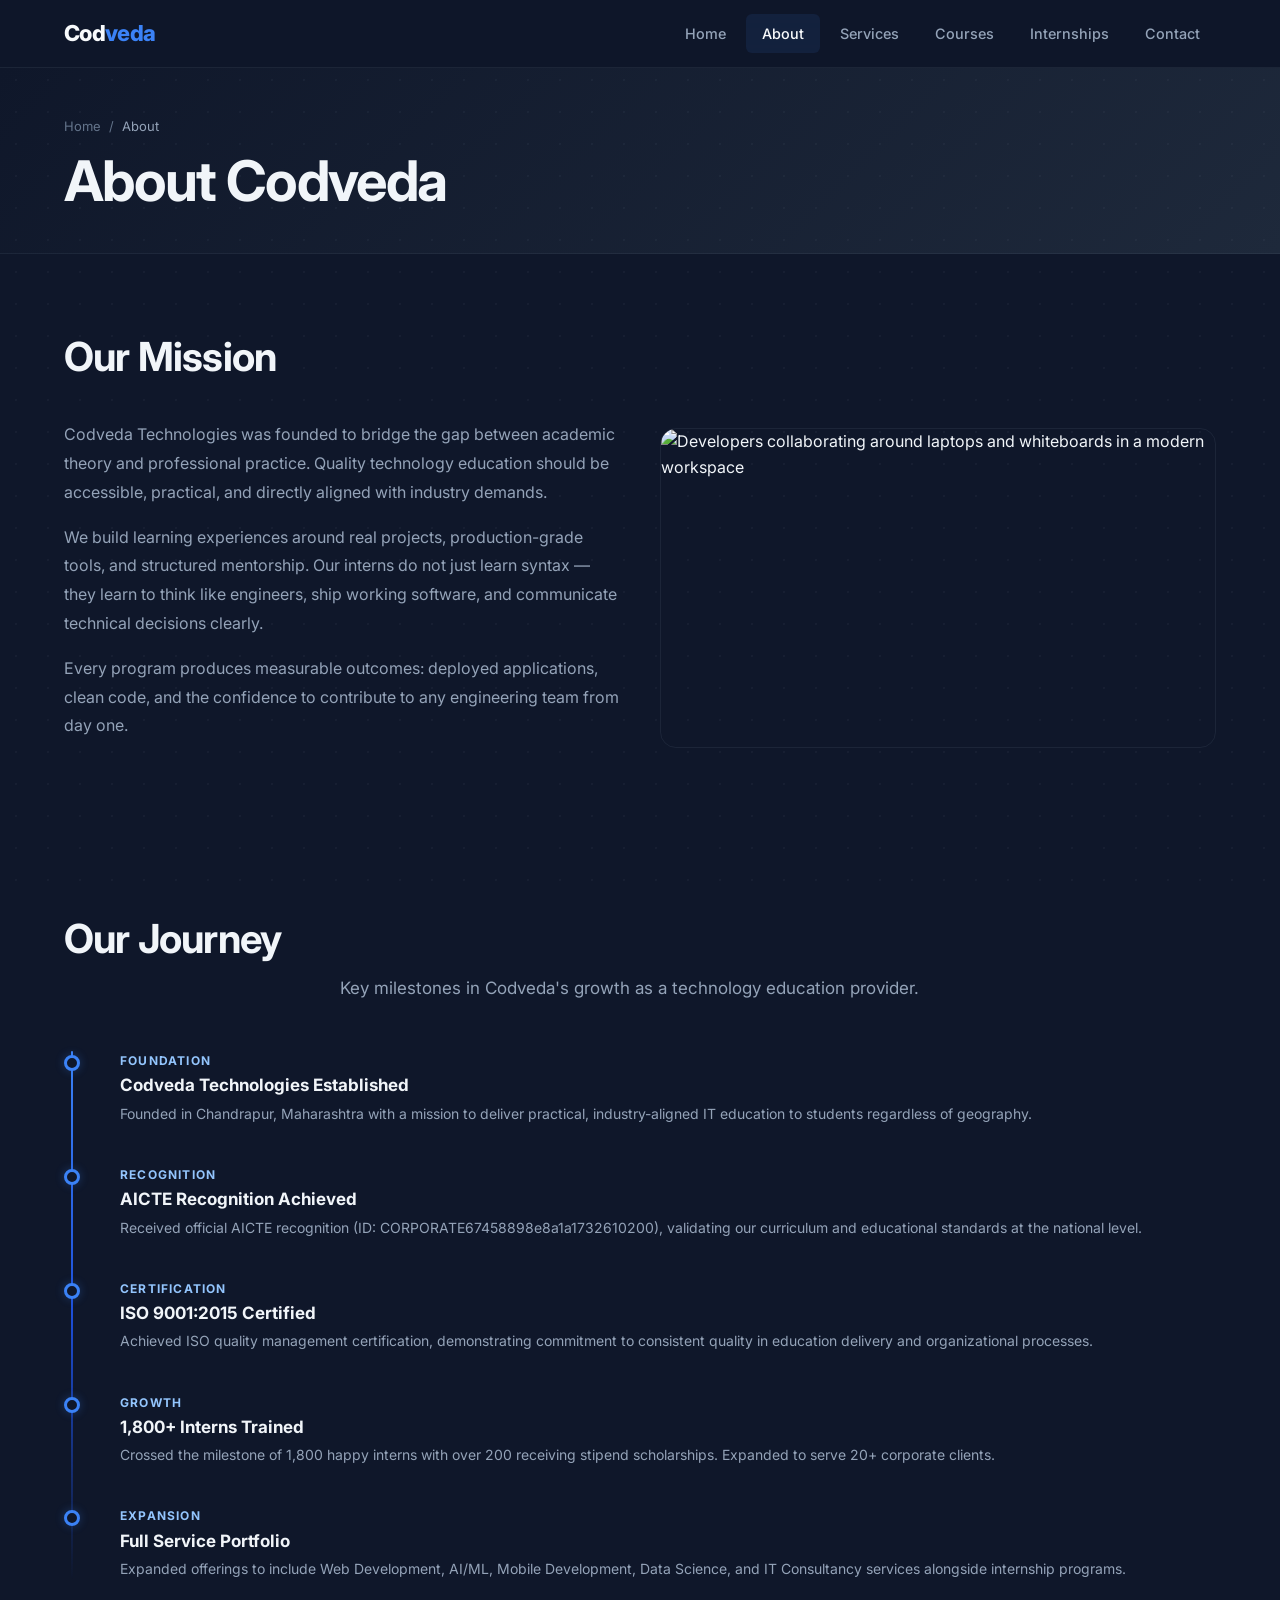
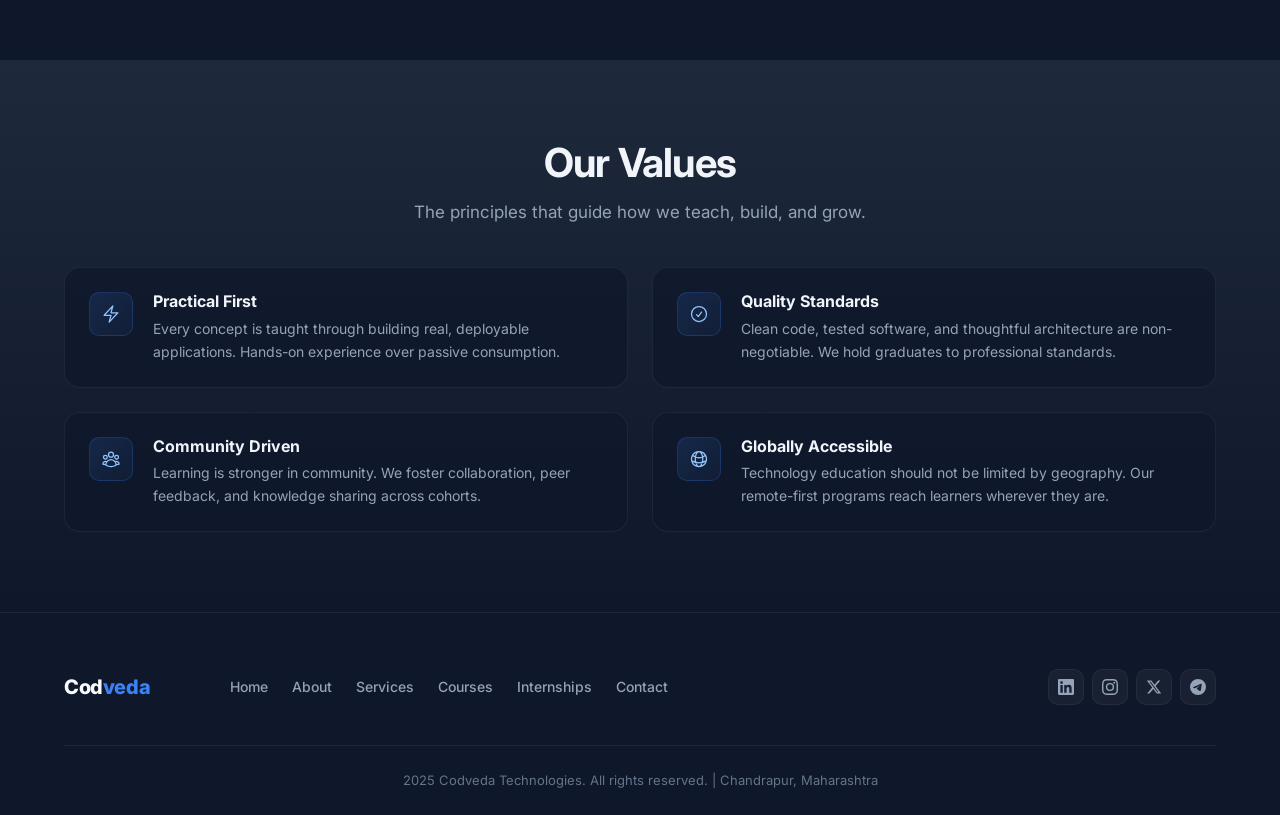
==== commit eb5b6976: "feat(pages): remove unused sections from about, courses, internships, and services pages" ====
--- a/about.html
+++ b/about.html
@@ -67,46 +67,6 @@
       </div>
     </section>
 
-    <!-- Certifications -->
-    <section class="section section-alt" aria-labelledby="certs-heading">
-      <div class="container">
-        <h2 id="certs-heading" class="text-center reveal">Recognized and Certified</h2>
-        <p class="section-subtitle text-center reveal reveal-delay-1">Our programs meet national and international quality standards.</p>
-
-        <div class="certs-grid">
-          <div class="cert-card reveal reveal-delay-1">
-            <div class="cert-badge">
-              <svg xmlns="http://www.w3.org/2000/svg" fill="none" viewBox="0 0 24 24" stroke-width="1.5" stroke="currentColor">
-                <path stroke-linecap="round" stroke-linejoin="round" d="M9 12.75L11.25 15 15 9.75M21 12c0 1.268-.63 2.39-1.593 3.068a3.745 3.745 0 01-1.043 3.296 3.745 3.745 0 01-3.296 1.043A3.745 3.745 0 0112 21c-1.268 0-2.39-.63-3.068-1.593a3.746 3.746 0 01-3.296-1.043 3.745 3.745 0 01-1.043-3.296A3.745 3.745 0 013 12c0-1.268.63-2.39 1.593-3.068a3.745 3.745 0 011.043-3.296 3.746 3.746 0 013.296-1.043A3.746 3.746 0 0112 3c1.268 0 2.39.63 3.068 1.593a3.746 3.746 0 013.296 1.043 3.746 3.746 0 011.043 3.296A3.745 3.745 0 0121 12z"/>
-              </svg>
-            </div>
-            <h3>AICTE Recognized</h3>
-            <p>CORPORATE67458898e8a1a1732610200</p>
-          </div>
-
-          <div class="cert-card reveal reveal-delay-2">
-            <div class="cert-badge">
-              <svg xmlns="http://www.w3.org/2000/svg" fill="none" viewBox="0 0 24 24" stroke-width="1.5" stroke="currentColor">
-                <path stroke-linecap="round" stroke-linejoin="round" d="M2.25 21h19.5m-18-18v18m10.5-18v18m6-13.5V21M6.75 6.75h.75m-.75 3h.75m-.75 3h.75m3-6h.75m-.75 3h.75m-.75 3h.75M6.75 21v-3.375c0-.621.504-1.125 1.125-1.125h2.25c.621 0 1.125.504 1.125 1.125V21M3 3h12m-.75 4.5H21m-3.75 3H21"/>
-              </svg>
-            </div>
-            <h3>MSME Registered</h3>
-            <p>UDYAM-MH-08-0043740</p>
-          </div>
-
-          <div class="cert-card reveal reveal-delay-3">
-            <div class="cert-badge">
-              <svg xmlns="http://www.w3.org/2000/svg" fill="none" viewBox="0 0 24 24" stroke-width="1.5" stroke="currentColor">
-                <path stroke-linecap="round" stroke-linejoin="round" d="M9 12.75L11.25 15 15 9.75m-3-7.036A11.959 11.959 0 013.598 6 11.99 11.99 0 003 9.749c0 5.592 3.824 10.29 9 11.623 5.176-1.332 9-6.03 9-11.622 0-1.31-.21-2.571-.598-3.751h-.152c-3.196 0-6.1-1.248-8.25-3.285z"/>
-              </svg>
-            </div>
-            <h3>ISO 9001:2015</h3>
-            <p>Certificate TSNUK10828</p>
-          </div>
-        </div>
-      </div>
-    </section>
-
     <!-- Timeline -->
     <section class="section" aria-labelledby="journey-heading">
       <div class="container">
